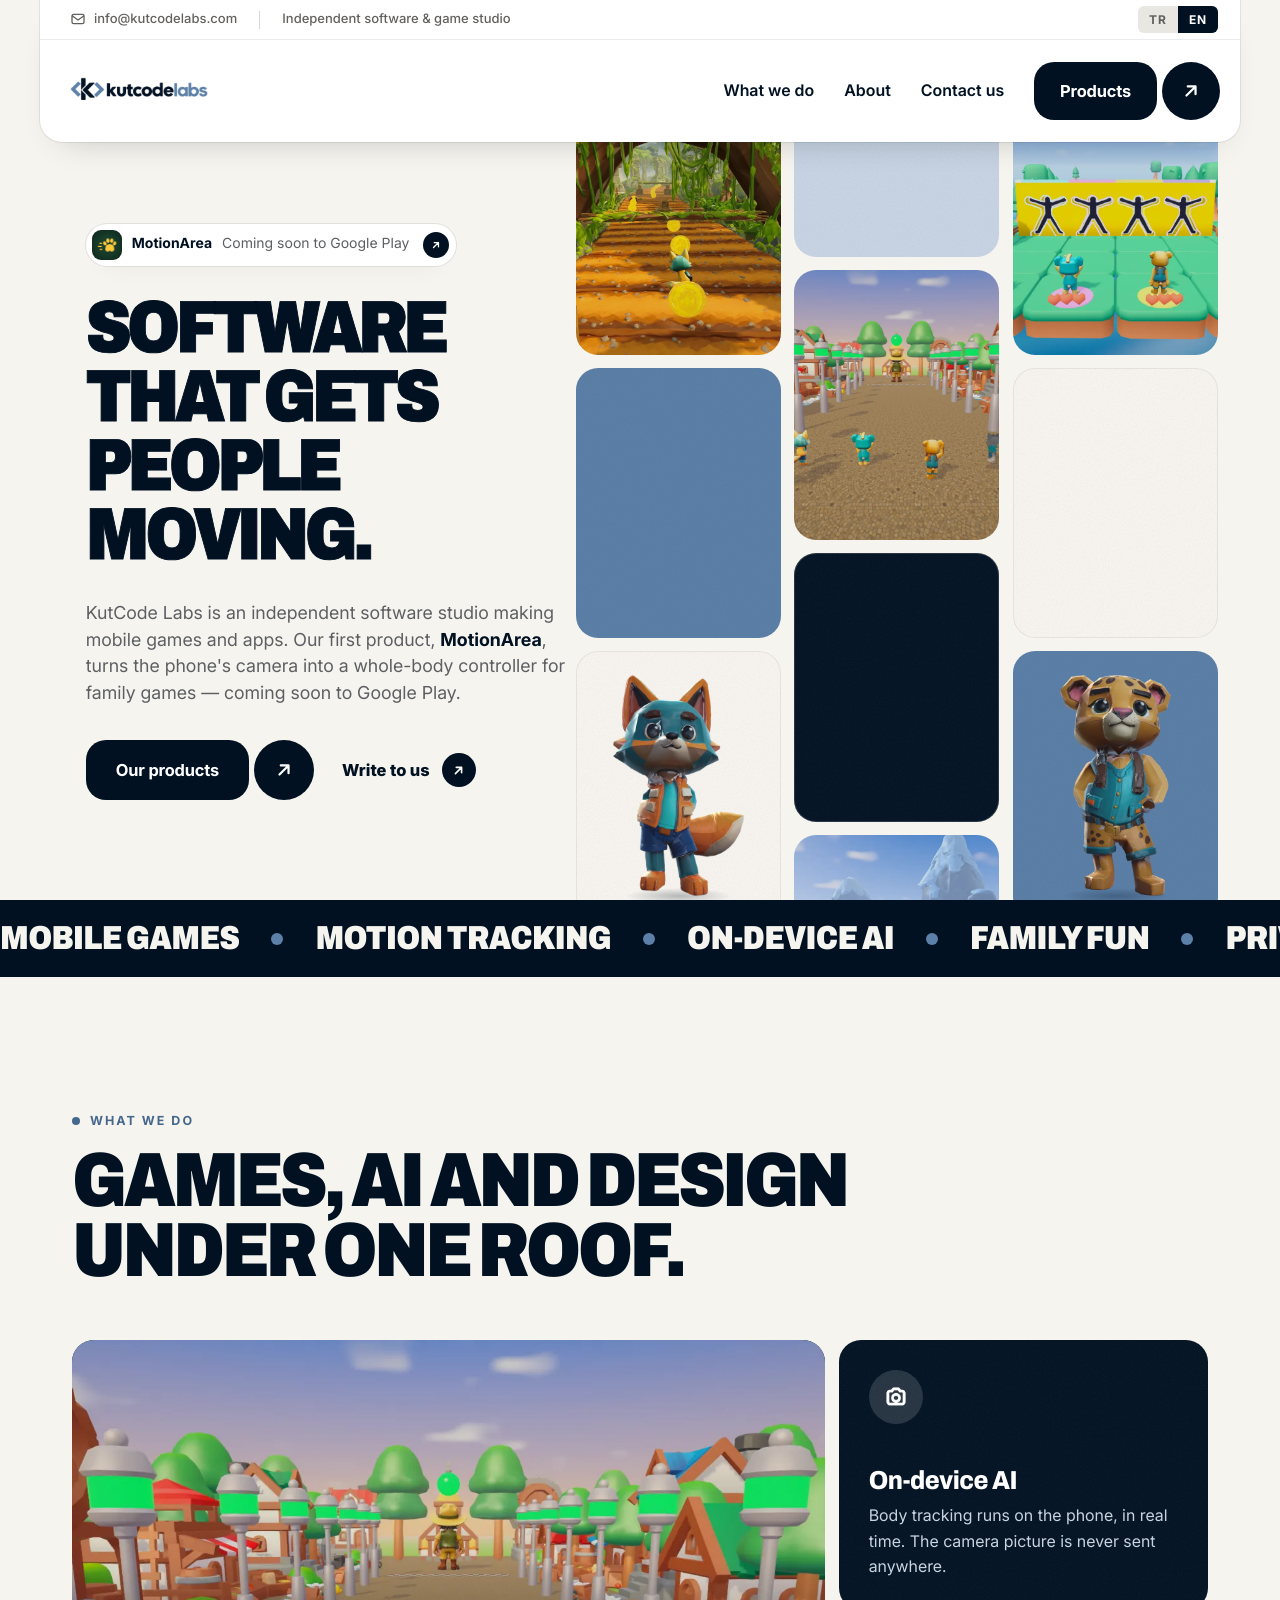
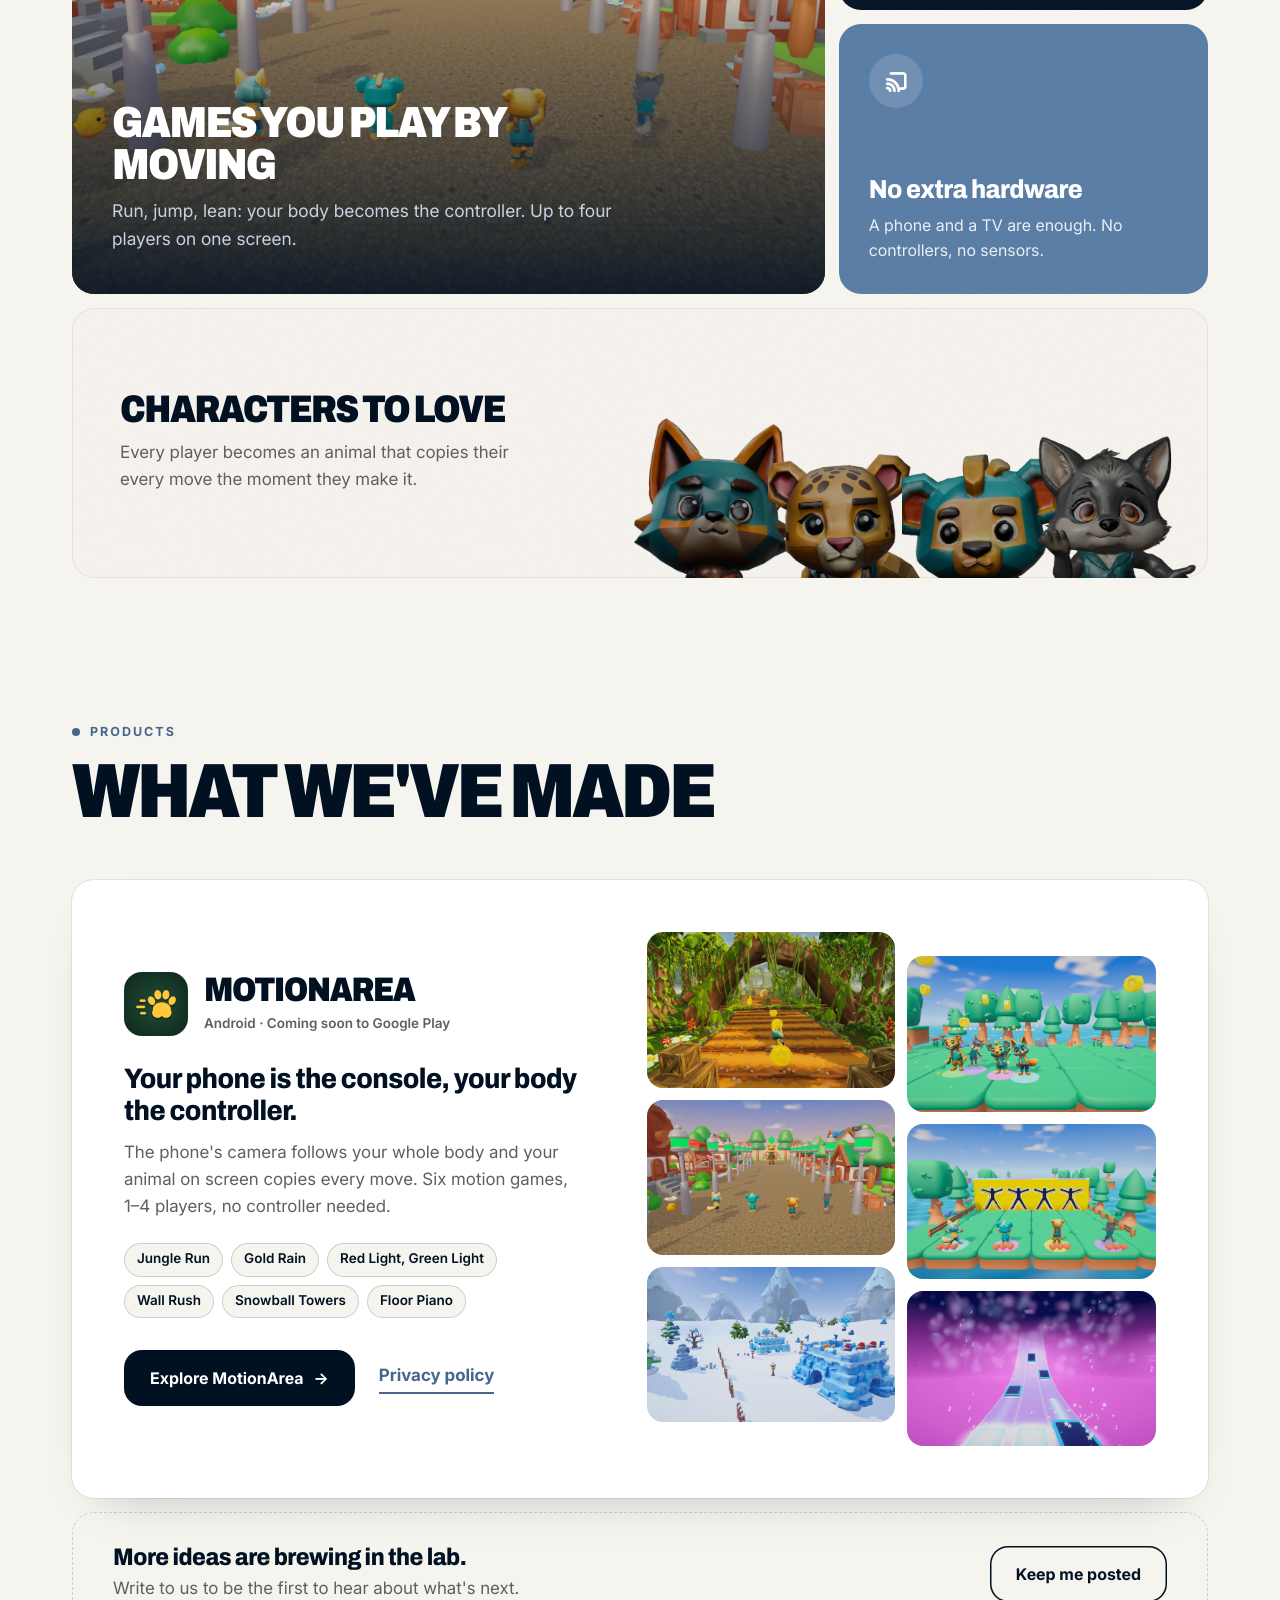
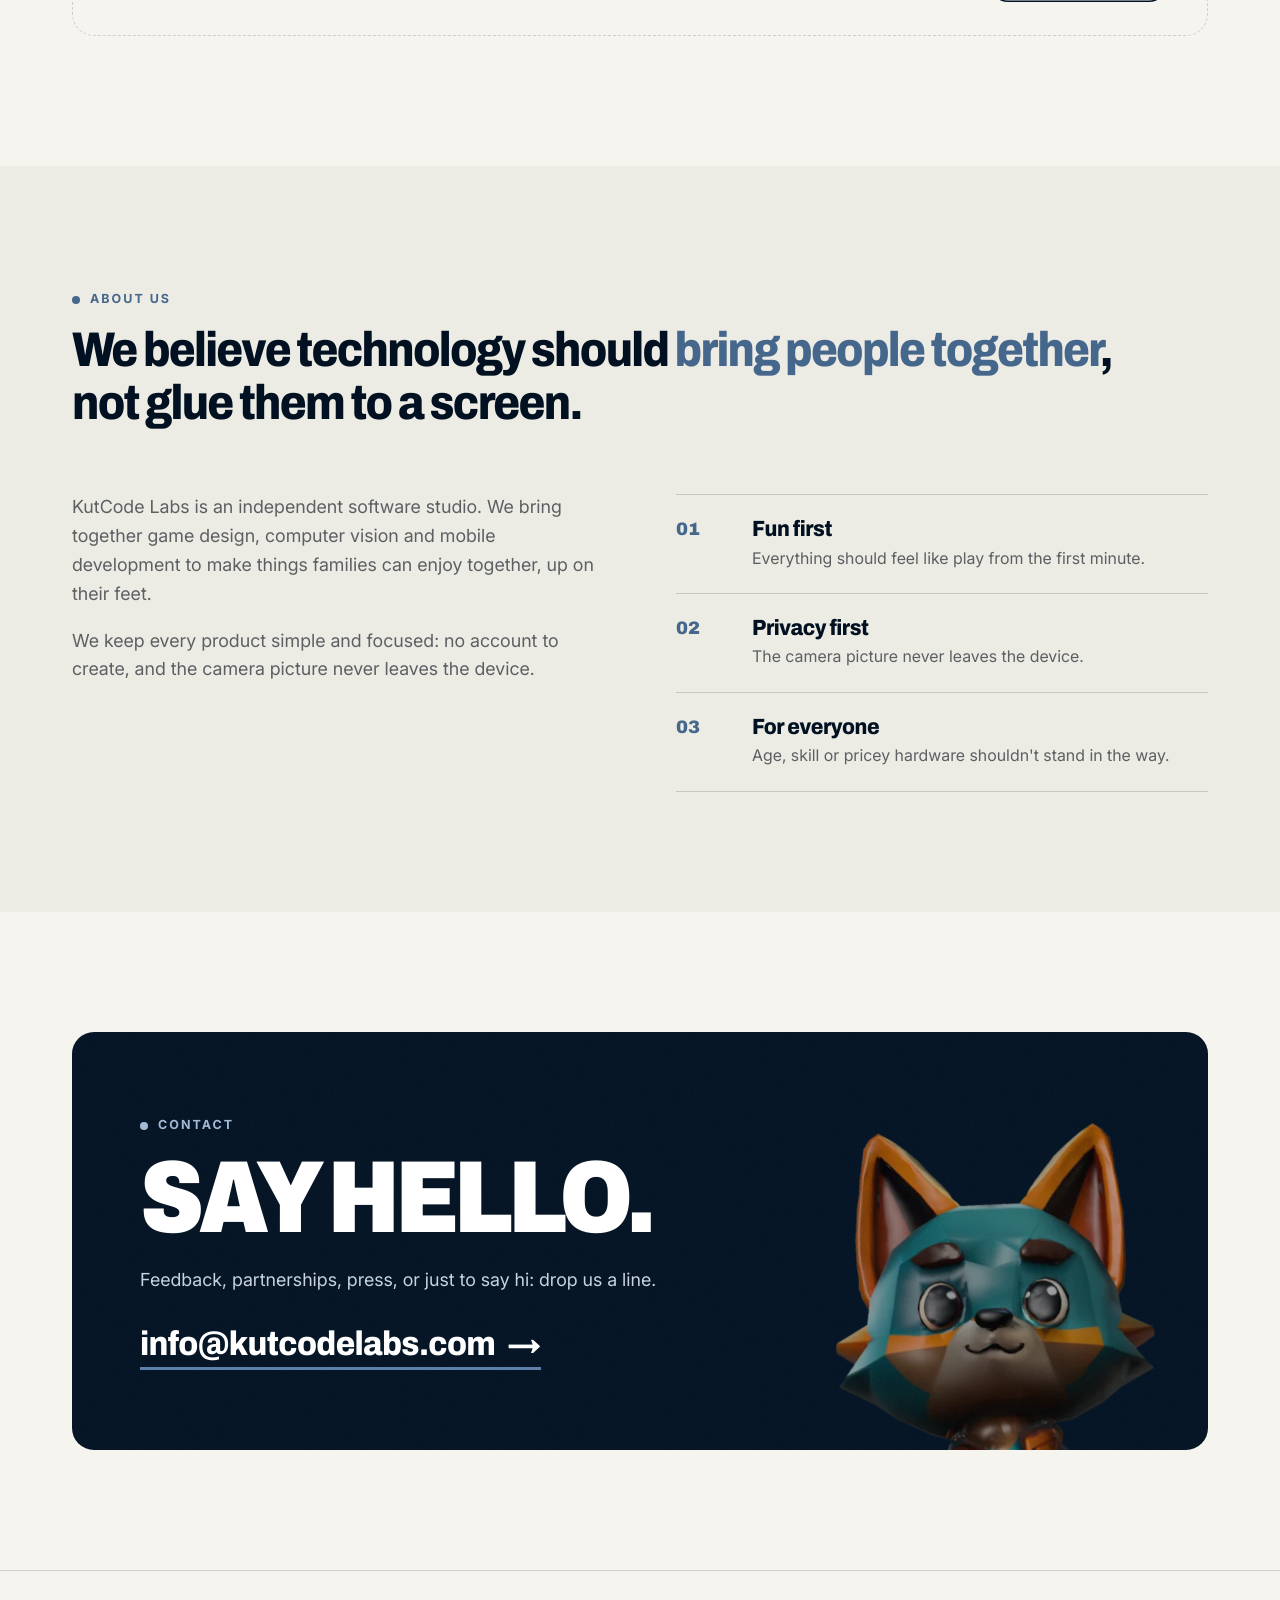
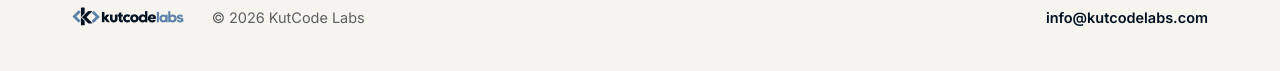
==== en/index.html @ 5a6ec260 "SEO and AI-answer set-up, English pages at /en/, ads in the privacy policy - Search and sharing: per" ====
<!doctype html>
<!-- Made by tools/seo.py from index.html: edit that page, not this one. -->
<html lang="en" data-lang="en" data-fixed-lang="en">
<head>
<meta charset="utf-8">
<meta name="viewport" content="width=device-width, initial-scale=1, viewport-fit=cover">
<!-- seo:start -->
<title>KutCode Labs — Mobile games and apps you play by moving</title>
<meta name="description" content="Independent studio making mobile games that read your body through the phone's camera. Our first, MotionArea: controller-free motion games for 1–4 players.">
<meta name="keywords" content="KutCode Labs, kutcodelabs, MotionArea, mobile game studio, independent game studio, motion games, camera games, games played with the phone camera, full-body motion game, body tracking, motion detection, on-device AI, family games, kids games, party games, controller-free games, Kinect alternative, phone game on TV, Android games, mobile app development">
<meta name="author" content="KutCode Labs">
<meta name="publisher" content="KutCode Labs">
<meta name="robots" content="index, follow, max-image-preview:large, max-snippet:-1, max-video-preview:-1">
<link rel="canonical" href="https://kutcodelabs.com/en/">
<link rel="alternate" hreflang="tr" href="https://kutcodelabs.com/">
<link rel="alternate" hreflang="en" href="https://kutcodelabs.com/en/">
<link rel="alternate" hreflang="x-default" href="https://kutcodelabs.com/">
<meta property="og:type" content="website">
<meta property="og:site_name" content="KutCode Labs">
<meta property="og:title" content="KutCode Labs — Mobile games and apps you play by moving">
<meta property="og:description" content="Independent studio making mobile games that read your body through the phone's camera. Our first, MotionArea: controller-free motion games for 1–4 players.">
<meta property="og:url" content="https://kutcodelabs.com/en/">
<meta property="og:image" content="https://kutcodelabs.com/img/og-kutcode.jpg?v=2">
<meta property="og:image:width" content="1200">
<meta property="og:image:height" content="630">
<meta property="og:image:alt" content="The KutCode Labs logo and MotionArea's animal characters">
<meta property="og:locale" content="en_US">
<meta property="og:locale:alternate" content="tr_TR">
<meta name="twitter:card" content="summary_large_image">
<meta name="twitter:title" content="KutCode Labs — Mobile games and apps you play by moving">
<meta name="twitter:description" content="Independent studio making mobile games that read your body through the phone's camera. Our first, MotionArea: controller-free motion games for 1–4 players.">
<meta name="twitter:image" content="https://kutcodelabs.com/img/og-kutcode.jpg?v=2">
<meta name="twitter:image:alt" content="The KutCode Labs logo and MotionArea's animal characters">
<meta name="theme-color" content="#f5f4ef">
<meta name="application-name" content="KutCode Labs">
<meta name="apple-mobile-web-app-title" content="KutCode Labs">
<link rel="manifest" href="/site.webmanifest">
<script type="application/ld+json">
{
 "@context": "https://schema.org",
 "@graph": [
  {
   "@type": "Organization",
   "@id": "https://kutcodelabs.com/#organization",
   "name": "KutCode Labs",
   "alternateName": "kutcodelabs",
   "url": "https://kutcodelabs.com/",
   "logo": {
    "@type": "ImageObject",
    "url": "https://kutcodelabs.com/img/logo.png",
    "width": 394,
    "height": 120
   },
   "image": "https://kutcodelabs.com/img/og-kutcode.jpg",
   "email": "info@kutcodelabs.com",
   "description": "KutCode Labs is an independent software studio making mobile games and apps people play by moving, using the phone's camera and on-device AI.",
   "founder": {
    "@type": "Person",
    "name": "Hilal Ulusoy"
   },
   "contactPoint": {
    "@type": "ContactPoint",
    "contactType": "customer support",
    "email": "info@kutcodelabs.com",
    "availableLanguage": [
     "Turkish",
     "English"
    ]
   },
   "knowsAbout": [
    "mobile game development",
    "motion games",
    "computer vision",
    "body tracking",
    "on-device machine learning",
    "family games",
    "Unity",
    "Android"
   ]
  },
  {
   "@type": "WebSite",
   "@id": "https://kutcodelabs.com/#website",
   "url": "https://kutcodelabs.com/",
   "name": "KutCode Labs",
   "inLanguage": [
    "tr",
    "en"
   ],
   "publisher": {
    "@id": "https://kutcodelabs.com/#organization"
   }
  },
  {
   "@type": "WebPage",
   "@id": "https://kutcodelabs.com/en/#webpage",
   "url": "https://kutcodelabs.com/en/",
   "name": "KutCode Labs — Mobile games and apps you play by moving",
   "description": "Independent studio making mobile games that read your body through the phone's camera. Our first, MotionArea: controller-free motion games for 1–4 players.",
   "inLanguage": "en",
   "isPartOf": {
    "@id": "https://kutcodelabs.com/#website"
   },
   "about": {
    "@id": "https://kutcodelabs.com/#organization"
   },
   "primaryImageOfPage": {
    "@type": "ImageObject",
    "url": "https://kutcodelabs.com/img/og-kutcode.jpg"
   },
   "dateModified": "2026-10-13"
  },
  {
   "@type": [
    "VideoGame",
    "MobileApplication"
   ],
   "@id": "https://kutcodelabs.com/motionarea/#app",
   "name": "MotionArea",
   "url": "https://kutcodelabs.com/en/motionarea/",
   "operatingSystem": "Android",
   "applicationCategory": "GameApplication",
   "publisher": {
    "@id": "https://kutcodelabs.com/#organization"
   }
  }
 ]
}
</script>
<!-- seo:end -->
<link rel="icon" type="image/png" href="/favicon.png?v=2">
<link rel="apple-touch-icon" href="/apple-touch-icon.png?v=2">
<link rel="preconnect" href="https://fonts.googleapis.com">
<link rel="preconnect" href="https://fonts.gstatic.com" crossorigin>
<link href="https://fonts.googleapis.com/css2?family=Archivo:wdth,wght@62..125,100..900&family=Inter:wght@400;500;600;700;800&display=swap" rel="stylesheet">
<link rel="stylesheet" href="/styles.css?v=15">
<script src="/lang.js?v=5" defer></script>
<script src="/site.js?v=2" defer></script>
</head>
<body class="home">

<header class="hdr" data-open="false">
  <div class="util">
    <a class="u-item" href="mailto:info@kutcodelabs.com"><svg viewBox="0 0 24 24" fill="none" stroke="currentColor" stroke-width="2" stroke-linecap="round" stroke-linejoin="round" aria-hidden="true"><rect x="3" y="5" width="18" height="14" rx="2.5"/><path d="M3.5 7.5l8.5 6 8.5-6"/></svg><span>info@kutcodelabs.com</span></a>
    <span class="u-rule" aria-hidden="true"></span>
    <span class="u-item"><span lang="tr">Bağımsız yazılım ve oyun stüdyosu</span><span lang="en">Independent software &amp; game studio</span></span>
    <div class="lang" role="group" aria-label="Language"><button type="button" data-set="tr">TR</button><button type="button" data-set="en">EN</button></div>
  </div>
  <div class="main-row">
    <a class="brand" href="/en/" aria-label="KutCode Labs"><img src="/img/logo.png?v=2" alt="kutcodelabs" width="394" height="120"></a>
    <nav class="nav" aria-label="Main navigation">
      <a href="/en/#what"><span lang="tr">Ne yapıyoruz</span><span lang="en">What we do</span></a>
      <a href="/en/#about"><span lang="tr">Hakkımızda</span><span lang="en">About</span></a>
      <a href="/en/#contact"><span lang="tr">İletişim</span><span lang="en">Contact us</span></a>
    </nav>
    <a class="cta-pair" href="/en/#products"><span class="pill"><span lang="tr">Ürünler</span><span lang="en">Products</span></span><span class="circ"><svg viewBox="0 0 24 24" fill="none" stroke="currentColor" stroke-width="2.4" stroke-linecap="round" stroke-linejoin="round" aria-hidden="true"><path d="M5 12h14M13 6l6 6-6 6"/></svg></span></a>
    <button class="menu-btn" type="button" aria-expanded="false" aria-controls="menu"><span class="burger" aria-hidden="true"><i></i><i></i></span><span lang="tr">Menü</span><span lang="en">Menu</span></button>
  </div>
  <div class="panel" id="menu">
    <a href="/en/#products"><span lang="tr">Ürünler</span><span lang="en">Products</span></a>
    <a href="/en/#what"><span lang="tr">Ne yapıyoruz</span><span lang="en">What we do</span></a>
    <a href="/en/#about"><span lang="tr">Hakkımızda</span><span lang="en">About</span></a>
    <a href="/en/#contact"><span lang="tr">İletişim</span><span lang="en">Contact</span></a>
    <a href="/en/motionarea/">MotionArea</a>
    <div class="panel-foot"><a href="mailto:info@kutcodelabs.com">info@kutcodelabs.com</a><div class="lang" role="group" aria-label="Language"><button type="button" data-set="tr">TR</button><button type="button" data-set="en">EN</button></div></div>
  </div>
</header>

<main>
  <!-- The headline on the left; the games, the animals and a few numbers scrolling past on the right. -->
  <section class="stage-hero">
    <div class="hero-copy">
      <a class="hero-chip" href="/en/motionarea/"><img src="/img/motionarea-icon.png" alt="" width="30" height="30"><b>MotionArea</b><span lang="tr">Yakında Google Play'de</span><span lang="en">Coming soon to Google Play</span><span class="dot-arrow"><svg viewBox="0 0 24 24" fill="none" stroke="currentColor" stroke-width="2.6" stroke-linecap="round" stroke-linejoin="round" aria-hidden="true"><path d="M5 12h14M13 6l6 6-6 6"/></svg></span></a>
      <h1>
        <span lang="tr"><span class="ln"><span>İnsanları</span></span><span class="ln"><span>harekete</span></span><span class="ln"><span>geçiren</span></span><span class="ln"><span>yazılımlar.</span></span></span>
        <span lang="en"><span class="ln"><span>Software</span></span><span class="ln"><span>that gets</span></span><span class="ln"><span>people</span></span><span class="ln"><span>moving.</span></span></span>
      </h1>
      <p>
        <span lang="tr">KutCode Labs, mobil oyunlar ve uygulamalar geliştiren bağımsız bir yazılım stüdyosu. İlk ürünümüz <strong>MotionArea</strong>, telefonun kamerasıyla bütün vücudu takip eden aile oyunları; yakında Google Play'de.</span>
        <span lang="en">KutCode Labs is an independent software studio making mobile games and apps. Our first product, <strong>MotionArea</strong>, turns the phone's camera into a whole-body controller for family games — coming soon to Google Play.</span>
      </p>
      <div class="acts">
        <a class="cta-pair" href="#products"><span class="pill"><span lang="tr">Ürünlerimiz</span><span lang="en">Our products</span></span><span class="circ"><svg viewBox="0 0 24 24" fill="none" stroke="currentColor" stroke-width="2.4" stroke-linecap="round" stroke-linejoin="round" aria-hidden="true"><path d="M5 12h14M13 6l6 6-6 6"/></svg></span></a>
        <a class="text-link" href="#contact"><span lang="tr">Bize yazın</span><span lang="en">Write to us</span><span class="circ"><svg viewBox="0 0 24 24" fill="none" stroke="currentColor" stroke-width="2.6" stroke-linecap="round" stroke-linejoin="round" aria-hidden="true"><path d="M5 12h14M13 6l6 6-6 6"/></svg></span></a>
      </div>
    </div>
    <div class="grid" aria-hidden="true">
      <div class="col x2">
        <div class="cell ph" style="--pic: url('/img/hero-gold-rain.webp'); --pos: 10% 50%"></div>
        <div class="cell dark"></div>
        <div class="cell sand pet full"><img src="/img/animals-full/lion-run.webp" alt="" width="516" height="640"></div>
        <div class="cell pale"></div>
        <div class="cell cream pet full"><img src="/img/animals-full/fox-run.webp" alt="" width="388" height="640"></div>
        <div class="cell steel"></div>
      </div>
      <div class="col x1">
        <div class="cell sand"></div>
        <div class="cell ph" style="--pic: url('/img/hero-snowball-towers.webp'); --pos: 85% 50%"></div>
        <div class="cell steel"></div>
        <div class="cell ph" style="--pic: url('/img/hero-jungle-run.webp'); --pos: 85% 50%"></div>
        <div class="cell cream"></div>
        <div class="cell pale pet full"><img src="/img/animals-full/lion-idle.webp" alt="" width="443" height="640"></div>
      </div>
      <div class="col c1">
        <div class="cell ph" style="--pic: url('/img/hero-jungle-run.webp'); --pos: 52% 50%"></div>
        <div class="cell steel"></div>
        <div class="cell cream pet full"><img src="/img/animals-full/fox-idle.webp" alt="" width="388" height="640"></div>
        <div class="cell sand"></div>
        <div class="cell ph" style="--pic: url('/img/hero-gold-rain.webp')"></div>
        <div class="cell pale"></div>
      </div>
      <div class="col c2">
        <div class="cell pale"></div>
        <div class="cell ph" style="--pic: url('/img/hero-red-light.webp')"></div>
        <div class="cell dark"></div>
        <div class="cell ph" style="--pic: url('/img/hero-snowball-towers.webp'); --pos: 40% 50%"></div>
        <div class="cell steel"></div>
        <div class="cell sand pet full"><img src="/img/animals-full/wolf-run.webp" alt="" width="365" height="640"></div>
      </div>
      <div class="col c3">
        <div class="cell ph" style="--pic: url('/img/hero-wall-rush.webp')"></div>
        <div class="cell cream"></div>
        <div class="cell steel pet full"><img src="/img/animals-full/leopard-idle.webp" alt="" width="329" height="640"></div>
        <div class="cell dark"></div>
        <div class="cell ph" style="--pic: url('/img/hero-floor-piano.webp')"></div>
        <div class="cell sand"></div>
      </div>
    </div>
  </section>

  <div class="marquee" aria-hidden="true">
    <div class="track" lang="tr"><span>MOBİL OYUNLAR</span><span>HAREKET ALGILAMA</span><span>CİHAZ ÜSTÜ YAPAY ZEKÂ</span><span>AİLE EĞLENCESİ</span><span>ÖNCE GİZLİLİK</span><span>MOBİL OYUNLAR</span><span>HAREKET ALGILAMA</span><span>CİHAZ ÜSTÜ YAPAY ZEKÂ</span><span>AİLE EĞLENCESİ</span><span>ÖNCE GİZLİLİK</span></div>
    <div class="track" lang="en"><span>MOBILE GAMES</span><span>MOTION TRACKING</span><span>ON-DEVICE AI</span><span>FAMILY FUN</span><span>PRIVACY FIRST</span><span>MOBILE GAMES</span><span>MOTION TRACKING</span><span>ON-DEVICE AI</span><span>FAMILY FUN</span><span>PRIVACY FIRST</span></div>
  </div>

  <!-- What we do, as tiles of different sizes. -->
  <section class="what">
    <div class="wrap" id="what">
      <div class="what-head" data-reveal>
        <div class="kicker"><span lang="tr">Ne yapıyoruz</span><span lang="en">What we do</span></div>
        <h2><span lang="tr">Oyun, yapay zekâ ve tasarım bir arada.</span><span lang="en">Games, AI and design under one roof.</span></h2>
      </div>
      <div class="bento">
        <article class="tile tile-play" data-reveal>
          <img src="/img/hero-red-light.webp" alt="MotionArea Kırmızı Işık, Yeşil Işık oyununda dört oyuncu hayvan karakterleriyle koşuyor" width="1920" height="864" loading="lazy">
          <div class="tile-text">
            <h3><span lang="tr">Hareketle oynanan oyunlar</span><span lang="en">Games you play by moving</span></h3>
            <p><span lang="tr">Koşmak, zıplamak, eğilmek: bedenin kumanda olur. Dört kişiye kadar, aynı ekranda.</span><span lang="en">Run, jump, lean: your body becomes the controller. Up to four players on one screen.</span></p>
          </div>
        </article>
        <article class="tile tile-ai" style="--icon: url('/img/icons/camera.png')" data-reveal>
          <span class="ic"></span>
          <div class="tile-text">
            <h3><span lang="tr">Cihaz üzerinde yapay zekâ</span><span lang="en">On-device AI</span></h3>
            <p><span lang="tr">Vücut takibi telefonda, gerçek zamanlı çalışır. Kamera görüntüsü hiçbir yere gönderilmez.</span><span lang="en">Body tracking runs on the phone, in real time. The camera picture is never sent anywhere.</span></p>
          </div>
        </article>
        <article class="tile tile-free" style="--icon: url('/img/icons/cast.png')" data-reveal>
          <span class="ic"></span>
          <div class="tile-text">
            <h3><span lang="tr">Ek donanım yok</span><span lang="en">No extra hardware</span></h3>
            <p><span lang="tr">Bir telefon ve bir TV yeter. Kumanda ya da sensör gerekmez.</span><span lang="en">A phone and a TV are enough. No controllers, no sensors.</span></p>
          </div>
        </article>
        <article class="tile tile-pets" data-reveal>
          <div class="tile-text">
            <h3><span lang="tr">Sevilecek karakterler</span><span lang="en">Characters to love</span></h3>
            <p><span lang="tr">Her oyuncu bir hayvana dönüşür; hayvan da onun her hareketini anında taklit eder.</span><span lang="en">Every player becomes an animal that copies their every move the moment they make it.</span></p>
          </div>
          <div class="pets-row">
            <img src="/img/animals/fox.webp" alt="" width="381" height="420" loading="lazy">
            <img src="/img/animals/leopard.webp" alt="" width="420" height="367" loading="lazy">
            <img src="/img/animals/lion.webp" alt="" width="420" height="367" loading="lazy">
            <img src="/img/animals/wolf.webp" alt="" width="420" height="416" loading="lazy">
          </div>
        </article>
      </div>
    </div>
  </section>

  <section id="products" class="products">
    <div class="wrap">
      <div class="what-head" data-reveal>
        <div class="kicker"><span lang="tr">Ürünler</span><span lang="en">Products</span></div>
        <h2><span lang="tr">Yaptıklarımız</span><span lang="en">What we've made</span></h2>
      </div>
      <article class="product" data-reveal>
        <div class="product-text">
          <div class="product-id">
            <img src="/img/motionarea-icon.png" alt="" width="64" height="64">
            <div>
              <h3>MotionArea</h3>
              <span class="status"><span lang="tr">Android · Yakında Google Play'de</span><span lang="en">Android · Coming soon to Google Play</span></span>
            </div>
          </div>
          <p class="product-line"><span lang="tr">Telefonun konsol, bedenin kumanda.</span><span lang="en">Your phone is the console, your body the controller.</span></p>
          <p><span lang="tr">Telefonun kamerası bütün vücudunu takip eder, ekrandaki hayvanın da her hareketini taklit eder. Altı hareket oyunu, 1–4 oyuncu, kumanda gerekmez.</span><span lang="en">The phone's camera follows your whole body and your animal on screen copies every move. Six motion games, 1–4 players, no controller needed.</span></p>
          <ul class="chips">
            <li>Jungle Run</li>
            <li><span lang="tr">Altın Yağmuru</span><span lang="en">Gold Rain</span></li>
            <li><span lang="tr">Kırmızı Işık, Yeşil Işık</span><span lang="en">Red Light, Green Light</span></li>
            <li><span lang="tr">Duvar Koşusu</span><span lang="en">Wall Rush</span></li>
            <li><span lang="tr">Kartopu Kuleleri</span><span lang="en">Snowball Towers</span></li>
            <li><span lang="tr">Yer Piyanosu</span><span lang="en">Floor Piano</span></li>
          </ul>
          <div class="cta">
            <a class="button" href="/en/motionarea/"><span lang="tr">MotionArea'yı keşfet</span><span lang="en">Explore MotionArea</span> <span class="arrow" aria-hidden="true">→</span></a>
            <a class="link" href="/motionarea/privacy/"><span lang="tr">Gizlilik politikası</span><span lang="en">Privacy policy</span></a>
          </div>
        </div>
        <a class="mosaic" href="/en/motionarea/" aria-label="MotionArea">
          <img src="/img/hero-jungle-run.webp" alt="MotionArea hareket oyunu: Jungle Run" width="1920" height="864" loading="lazy">
          <img src="/img/hero-gold-rain.webp" alt="MotionArea hareket oyunu: Altın Yağmuru" width="1920" height="864" loading="lazy">
          <img src="/img/hero-red-light.webp" alt="MotionArea hareket oyunu: Kırmızı Işık, Yeşil Işık" width="1920" height="864" loading="lazy">
          <img src="/img/hero-wall-rush.webp" alt="MotionArea hareket oyunu: Duvar Koşusu" width="1920" height="864" loading="lazy">
          <img src="/img/hero-snowball-towers.webp" alt="MotionArea hareket oyunu: Kartopu Kuleleri" width="1920" height="864" loading="lazy">
          <img src="/img/hero-floor-piano.webp" alt="MotionArea hareket oyunu: Yer Piyanosu" width="1920" height="864" loading="lazy">
        </a>
      </article>
      <div class="lab" data-reveal>
        <div>
          <h3><span lang="tr">Laboratuvarda yeni fikirler var.</span><span lang="en">More ideas are brewing in the lab.</span></h3>
          <p><span lang="tr">Yeni projelerimizden ilk siz haberdar olmak için bize yazın.</span><span lang="en">Write to us to be the first to hear about what's next.</span></p>
        </div>
        <a class="button ghost-dark" href="mailto:info@kutcodelabs.com"><span lang="tr">Haber verin</span><span lang="en">Keep me posted</span></a>
      </div>
    </div>
  </section>

  <section class="about">
    <div class="wrap" id="about">
      <div class="kicker" data-reveal><span lang="tr">Hakkımızda</span><span lang="en">About us</span></div>
      <p class="statement" data-reveal>
        <span lang="tr">Teknolojinin insanları ekrana bağlamak yerine <em>bir araya getirmesi</em> gerektiğine inanıyoruz.</span>
        <span lang="en">We believe technology should <em>bring people together</em>, not glue them to a screen.</span>
      </p>
      <div class="about-grid">
        <div class="about-text" data-reveal>
          <p><span lang="tr">KutCode Labs bağımsız bir yazılım stüdyosu. Oyun tasarımını, bilgisayarlı görüyü ve mobil geliştirmeyi bir araya getirerek ailelerin birlikte, kalkıp hareket ederek eğlenebileceği ürünler yapıyoruz.</span><span lang="en">KutCode Labs is an independent software studio. We bring together game design, computer vision and mobile development to make things families can enjoy together, up on their feet.</span></p>
          <p><span lang="tr">Her ürünü sade ve odaklı tutuyoruz: hesap açmak gerekmez, kamera görüntüsü hiçbir zaman cihazdan çıkmaz.</span><span lang="en">We keep every product simple and focused: no account to create, and the camera picture never leaves the device.</span></p>
        </div>
        <ol class="values" data-reveal>
          <li><b>01</b><div><h3><span lang="tr">Önce eğlence</span><span lang="en">Fun first</span></h3><p><span lang="tr">Her şey ilk dakikadan oyun gibi hissettirmeli.</span><span lang="en">Everything should feel like play from the first minute.</span></p></div></li>
          <li><b>02</b><div><h3><span lang="tr">Önce gizlilik</span><span lang="en">Privacy first</span></h3><p><span lang="tr">Kamera görüntüsü cihazdan hiç çıkmaz.</span><span lang="en">The camera picture never leaves the device.</span></p></div></li>
          <li><b>03</b><div><h3><span lang="tr">Herkes için</span><span lang="en">For everyone</span></h3><p><span lang="tr">Yaş, beceri ya da pahalı donanım engel olmamalı.</span><span lang="en">Age, skill or pricey hardware shouldn't stand in the way.</span></p></div></li>
        </ol>
      </div>
    </div>
  </section>

  <section class="contact">
    <div class="wrap" id="contact">
      <div class="contact-card" data-reveal>
        <img class="peek" src="/img/animals/fox.webp" alt="" width="381" height="420" loading="lazy">
        <div class="contact-text">
          <div class="kicker"><span lang="tr">İletişim</span><span lang="en">Contact</span></div>
          <h2><span lang="tr">Merhaba deyin.</span><span lang="en">Say hello.</span></h2>
          <p><span lang="tr">Görüş, iş birliği, basın ya da sadece merhaba demek için bize yazın.</span><span lang="en">Feedback, partnerships, press, or just to say hi: drop us a line.</span></p>
          <a class="mail" href="mailto:info@kutcodelabs.com">info@kutcodelabs.com <span aria-hidden="true">→</span></a>
        </div>
      </div>
    </div>
  </section>
</main>

<footer>
  <div class="wrap">
    <img class="foot-logo" src="/img/logo.png?v=2" alt="kutcodelabs" width="394" height="120">
    <span>© <span id="year">2026</span> KutCode Labs</span>
    <a class="spacer" href="mailto:info@kutcodelabs.com">info@kutcodelabs.com</a>
  </div>
</footer>

</body>
</html>
---- styles.css ----
/* KutCode Labs — kutcodelabs.com. One stylesheet for every page.
   Warm paper, navy ink and the logo's steel blue; a heavy narrow display face for headlines. */
:root {
  --paper: #f5f4ef;
  --paper-2: #ecebe4;
  --cream: #f9f6f1;
  --card: #ffffff;
  --ink: #011122;
  --ink-soft: #5d5f63;
  --navy: #011122;
  --navy-2: #0b2036;
  --steel: #5c80a8;
  --steel-deep: #46678c;
  --steel-light: #a3bad6;
  --steel-pale: #c9d6e6;
  --sand: #e4d9c4;
  --on-dark: #c9d3e0;
  --line: rgba(1, 17, 34, .08);
  --rule: rgba(1, 17, 34, .16);
  --r: 22px;
  --display: "Archivo", "Arial Black", Impact, system-ui, sans-serif;
  --sans: "Inter", system-ui, -apple-system, "Segoe UI", Roboto, Arial, sans-serif;
  --expo: cubic-bezier(.16, 1, .3, 1);
  --quart: cubic-bezier(.25, 1, .5, 1);
  --quint: cubic-bezier(.22, 1, .36, 1);
  --hdr-h: 142px;
  --max: 1200px;
  --grain: url("data:image/svg+xml,%3Csvg xmlns='http://www.w3.org/2000/svg' width='180' height='180'%3E%3Cfilter id='n'%3E%3CfeTurbulence type='fractalNoise' baseFrequency='.85' numOctaves='3' stitchTiles='stitch'/%3E%3CfeColorMatrix type='saturate' values='0'/%3E%3C/filter%3E%3Crect width='100%25' height='100%25' filter='url(%23n)'/%3E%3C/svg%3E");
}

* { box-sizing: border-box; }
html { scroll-behavior: smooth; scroll-padding-top: 112px; }
body {
  margin: 0; overflow-x: hidden;
  background: var(--paper); color: var(--ink);
  font: 17px/1.6 var(--sans);
  -webkit-font-smoothing: antialiased; text-rendering: geometricPrecision;
}
main { overflow-x: clip; }
img { max-width: 100%; display: block; }
a { color: inherit; }
:focus-visible { outline: 2px solid #3b82f6; outline-offset: 3px; }
h1, h2, h3 { font-family: var(--display); margin: 0; }
h1, h2 { font-weight: 900; font-stretch: 85%; text-transform: uppercase; letter-spacing: -.045em; line-height: .92; }
h3 { font-weight: 800; font-stretch: 92%; letter-spacing: -.02em; line-height: 1.1; }

/* Two languages on every page: only the chosen one shows. */
html[data-lang="tr"] [lang="en"]:not(html), html[data-lang="en"] [lang="tr"]:not(html) { display: none !important; }

.wrap { max-width: var(--max); margin: 0 auto; padding: 0 32px; }
.kicker {
  display: inline-flex; align-items: center; gap: 10px; margin-bottom: 18px;
  font: 700 12.5px var(--sans); letter-spacing: .16em; text-transform: uppercase; color: var(--steel-deep);
}
.kicker::before { content: ""; width: 8px; height: 8px; border-radius: 50%; background: currentColor; }

/* Things ease in as they scroll into view (only when the script runs). */
.js [data-reveal] { opacity: 0; transform: translateY(28px); transition: opacity .9s var(--quint), transform .9s var(--quint); }
.js [data-reveal].in { opacity: 1; transform: none; }

/* ── Buttons: a dark pill, often with a round arrow beside it ── */
.cta-pair { display: inline-flex; align-items: center; gap: 5px; text-decoration: none; color: #fff; }
.pill {
  display: inline-flex; align-items: center; height: 60px; padding: 0 30px; border-radius: 20px;
  background: var(--ink); color: #fff; font: 700 16.5px var(--sans); letter-spacing: -.01em; white-space: nowrap;
}
.circ { flex: none; display: grid; place-items: center; width: 60px; height: 60px; border-radius: 50%; background: var(--ink); color: #fff; transition: transform .45s var(--expo); }
.circ svg { width: 22px; height: 22px; transform: rotate(-45deg); }
.cta-pair:hover .circ, .text-link:hover .circ { transform: rotate(45deg); }
.text-link { display: inline-flex; align-items: center; gap: 12px; font-weight: 800; font-size: 16.5px; text-decoration: none; color: var(--ink); }
.text-link .circ { width: 34px; height: 34px; }
.text-link .circ svg { width: 15px; height: 15px; }
.button {
  display: inline-flex; align-items: center; gap: 10px; height: 56px; padding: 0 26px; border-radius: 18px;
  background: var(--ink); color: #fff; font: 700 16px var(--sans); text-decoration: none; white-space: nowrap;
  transition: background .2s, transform .2s;
}
.button:hover { background: var(--steel-deep); }
.button .arrow { transition: transform .25s; }
.button:hover .arrow { transform: translateX(4px); }
.button.ghost { background: transparent; color: #fff; box-shadow: inset 0 0 0 1.5px rgba(255, 255, 255, .45); }
.button.ghost:hover { background: rgba(255, 255, 255, .1); }
.button.ghost-dark { background: transparent; color: var(--ink); box-shadow: inset 0 0 0 1.5px var(--ink); }
.button.ghost-dark:hover { background: var(--ink); color: #fff; }
.link { font-weight: 700; color: var(--steel-deep); text-decoration: none; border-bottom: 2px solid currentColor; padding-bottom: 2px; }
.link:hover { color: var(--ink); }

/* ── Header: a white card hanging from the top edge ── */
.hdr {
  position: fixed; z-index: 30; top: 0; left: 40px; right: 40px;
  background: #fff; border-radius: 0 0 var(--r) var(--r);
  box-shadow: 0 0 0 1px var(--line), 0 16px 36px -24px rgba(15, 15, 14, .3);
}
.util {
  display: flex; align-items: center; gap: 22px; height: 40px; padding: 0 22px 0 30px; overflow: hidden;
  border-bottom: 1px solid var(--line); font-size: 13px; font-weight: 500; color: #62615d;
  transition: height .4s var(--quint), opacity .3s, border-color .3s;
}
.u-item { display: inline-flex; align-items: center; gap: 8px; text-decoration: none; white-space: nowrap; }
a.u-item:hover { color: var(--ink); }
.u-item svg { width: 16px; height: 16px; flex: none; }
.u-rule { width: 1px; height: 18px; background: var(--rule); }
.lang { display: flex; margin-left: auto; border-radius: 6px; overflow: hidden; background: #e8e7e2; }
.lang button {
  appearance: none; border: 0; background: transparent; color: #62615d; cursor: pointer;
  font: 700 12px var(--sans); letter-spacing: .08em; padding: 6px 11px;
}
html[data-lang="tr"] .lang [data-set="tr"], html[data-lang="en"] .lang [data-set="en"] { background: var(--ink); color: #fff; }
.main-row { display: flex; align-items: center; gap: 30px; height: 102px; padding: 0 20px 0 30px; transition: height .4s var(--quint); }
.brand { display: flex; align-items: center; text-decoration: none; }
.brand img { height: 42px; width: auto; }
.nav { display: flex; align-items: center; gap: 30px; margin-left: auto; font-weight: 600; font-size: 16px; }
.nav a { text-decoration: none; display: inline-flex; align-items: center; gap: 10px; transition: color .2s; }
.nav a:hover { color: var(--steel-deep); }
.nav .dot-arrow { display: grid; place-items: center; width: 24px; height: 24px; border-radius: 50%; background: var(--ink); color: #fff; }
.nav .dot-arrow svg { width: 12px; height: 12px; transform: rotate(-45deg); }
.nav-sep { width: 1px; height: 22px; background: var(--rule); }
.hdr .cta-pair .pill { height: 58px; padding: 0 26px; }
.hdr .cta-pair .circ { width: 58px; height: 58px; }
.menu-btn {
  display: none; appearance: none; border: 0; background: transparent; cursor: pointer; margin-left: auto;
  align-items: center; gap: 10px; font: 700 15px var(--sans); color: var(--ink); padding: 8px 4px;
}
.burger { display: grid; gap: 5px; }
.burger i { display: block; width: 22px; height: 2px; border-radius: 2px; background: currentColor; transition: transform .3s var(--expo); }
.hdr[data-open="true"] .burger i:first-child { transform: translateY(3.5px) rotate(45deg); }
.hdr[data-open="true"] .burger i:last-child { transform: translateY(-3.5px) rotate(-45deg); }
.panel { display: none; }
/* Once the page moves, the strip folds away. */
.hdr.scrolled .util { height: 0; opacity: 0; border-color: transparent; }
.hdr.scrolled .main-row { height: 84px; }

/* ══ Home: headline on the left, a mosaic of the games scrolling forever on the right ══ */
.stage-hero {
  --u: min(1vw, 1.6vh);
  --col: calc(var(--u) * 16.04); --gap: calc(var(--u) * 1.016); --pitch: calc(var(--col) * 1.3758);
  position: relative; height: 100vh; height: 100svh; min-height: 620px; overflow: hidden;
}
.hero-copy {
  position: absolute; z-index: 2; left: calc(var(--u) * 6.7); top: var(--hdr-h); bottom: 0;
  width: calc(var(--u) * 37.5); display: flex; flex-direction: column; justify-content: center; padding-bottom: 2vh;
}
/* Our product, a small tag above the headline. */
.hero-chip {
  align-self: flex-start; display: inline-flex; align-items: center; gap: 10px; margin-bottom: max(16px, calc(var(--u) * 2.2));
  padding: 6px 7px 6px 6px; border-radius: 999px; background: #fff; text-decoration: none; font-size: 14px; color: var(--ink-soft);
  box-shadow: 0 0 0 1px var(--line), 0 12px 26px -20px rgba(15, 15, 14, .45); animation: rise .8s .2s var(--quint) both;
}
.hero-chip img { width: 30px; height: 30px; border-radius: 9px; }
.hero-chip b { color: var(--ink); font-weight: 700; }
.hero-chip .dot-arrow { display: grid; place-items: center; width: 26px; height: 26px; margin-left: 4px; border-radius: 50%; background: var(--ink); color: #fff; transition: transform .45s var(--expo); }
.hero-chip .dot-arrow svg { width: 12px; height: 12px; transform: rotate(-45deg); }
.hero-chip:hover .dot-arrow { transform: rotate(45deg); }
.hero-copy h1 { font-size: calc(var(--u) * 5.75); line-height: .94; letter-spacing: -.06em; -webkit-text-stroke: .012em currentColor; margin-bottom: calc(var(--u) * 2.4); }
.ln { display: block; overflow: hidden; padding: 0 .04em .03em 0; margin-bottom: -.03em; }
.ln > span { display: block; }
.hero-copy p { margin: 0 0 calc(var(--u) * 2.6); font-size: max(16px, calc(var(--u) * 1.4)); line-height: 1.48; color: var(--ink-soft); max-width: 30em; }
.hero-copy p strong { color: var(--ink); font-weight: 700; }
.acts { display: flex; flex-wrap: wrap; align-items: center; gap: 16px 28px; }
.grid {
  position: absolute; z-index: 1; top: 0; bottom: 0; right: calc(var(--u) * 4.84);
  width: calc(var(--col) * 3 + var(--gap) * 2);
}
.col { position: absolute; top: 0; width: var(--col); will-change: transform; }
.js .col { animation: colDown 17.52s linear infinite; }
.js .c2, .js .x1 { animation-name: colUp; }
.c1 { left: 0; top: calc(var(--pitch) * .304); }
.c2 { left: calc(var(--col) + var(--gap)); top: calc(var(--pitch) * -.041); }
.c3 { left: calc((var(--col) + var(--gap)) * 2); top: calc(var(--pitch) * .306); }
.x1 { display: none; left: calc((var(--col) + var(--gap)) * -1); top: calc(var(--pitch) * -.2); }
.x2 { display: none; left: calc((var(--col) + var(--gap)) * -2); top: calc(var(--pitch) * .18); }
@keyframes colDown { from { transform: translate3d(0, 0, 0); } to { transform: translate3d(0, -50%, 0); } }
@keyframes colUp { from { transform: translate3d(0, -50%, 0); } to { transform: translate3d(0, 0, 0); } }
.cell { position: relative; height: calc(var(--pitch) - var(--gap)); margin-bottom: var(--gap); border-radius: var(--r); overflow: hidden; }
.ph { background: var(--navy) var(--pic) var(--pos, 50% 50%) / cover no-repeat; }
.steel { background: var(--steel); }
.pale { background: var(--steel-pale); }
.sand { background: var(--sand); }
.cream { background: var(--cream); box-shadow: inset 0 0 0 1px #e9e6df; }
.dark { background: var(--navy); box-shadow: inset 0 0 0 1px rgba(255, 255, 255, .14); }
.steel::after, .pale::after, .sand::after, .cream::after, .dark::after {
  content: ""; position: absolute; inset: 0; pointer-events: none; background-image: var(--grain); opacity: .13; mix-blend-mode: multiply;
}
.dark::after { opacity: .05; mix-blend-mode: screen; }
.pet img { position: absolute; z-index: 1; left: 5%; width: 90%; height: auto; bottom: -6%; }
/* A whole animal standing in its tile, a soft shadow under its feet. */
.pet.full img { left: 7%; width: 86%; height: 84%; bottom: 8%; object-fit: contain; object-position: 50% 100%; }
.pet.full::before {
  content: ""; position: absolute; z-index: 1; left: 24%; right: 24%; bottom: 6%; height: 6%; border-radius: 50%;
  background: radial-gradient(closest-side, rgba(1, 17, 34, .26), rgba(1, 17, 34, 0));
}
@media (min-aspect-ratio: 187/100) { .x1 { display: block; } }
@media (min-aspect-ratio: 214/100) { .x2 { display: block; } }

/* Entrance, once: the header drops in, the headline rises line by line, the mosaic settles. */
.home .hdr { animation: hdrIn .95s var(--expo) both; }
.home .util > * { animation: fade .6s var(--quart) both; }
.home .util > :nth-child(1) { animation-delay: .34s; }
.home .util > :nth-child(2) { animation-delay: .4s; }
.home .util > :nth-child(3) { animation-delay: .46s; }
.home .util > :nth-child(4) { animation-delay: .52s; }
.home .main-row > * { animation: drop .7s var(--quart) both; animation-delay: .42s; }
.home .main-row > .nav { animation-delay: .5s; }
.home .main-row > .cta-pair { animation-delay: .58s; }
.hero-copy .ln > span { animation: lineUp 1s var(--expo) both; animation-delay: .3s; }
.hero-copy .ln:nth-child(2) > span { animation-delay: .385s; }
.hero-copy .ln:nth-child(3) > span { animation-delay: .47s; }
.hero-copy .ln:nth-child(4) > span { animation-delay: .555s; }
.hero-copy p { animation: rise .9s .7s var(--quint) both; }
.acts > * { animation: rise .8s .82s var(--quint) both; }
.acts > :nth-child(2) { animation-delay: .9s; }
.grid { animation: gridIn 2.1s .15s var(--quint) both; }
@keyframes hdrIn { from { transform: translateY(calc(-100% - 48px)); } to { transform: none; } }
@keyframes fade { from { opacity: 0; } to { opacity: 1; } }
@keyframes drop { from { opacity: 0; transform: translateY(-10px); } to { opacity: 1; transform: none; } }
@keyframes lineUp { from { transform: translateY(110%); } to { transform: none; } }
@keyframes rise { from { opacity: 0; transform: translateY(14px); } to { opacity: 1; transform: none; } }
@keyframes gridIn { from { opacity: 0; transform: translateY(14%); } to { opacity: 1; transform: none; } }

/* ── Band of what we do, running sideways ── */
.marquee { position: relative; z-index: 3; overflow: hidden; background: var(--ink); color: var(--paper); padding: 22px 0; }
.track { display: flex; width: max-content; animation: band 34s linear infinite; }
.track span { display: inline-flex; align-items: center; font: 900 clamp(22px, 2.6vw, 38px)/1 var(--display); font-stretch: 85%; letter-spacing: -.02em; white-space: nowrap; }
.track span::after { content: ""; width: 12px; height: 12px; margin: 0 32px; border-radius: 50%; background: var(--steel); }
@keyframes band { to { transform: translateX(-50%); } }

/* ── What we do ── */
.what { padding: 130px 0 120px; }
.what-head { max-width: 900px; margin-bottom: 52px; }
.what-head h2 { font-size: clamp(42px, 6vw, 92px); }
.bento { display: grid; grid-template-columns: repeat(3, 1fr); grid-template-rows: 270px 270px auto; gap: 14px; }
.tile { position: relative; overflow: hidden; border-radius: var(--r); padding: 30px; display: flex; flex-direction: column; justify-content: flex-end; }
.tile h3 { font-size: 26px; margin-bottom: 8px; }
.tile p { margin: 0; font-size: 16px; }
.tile-play { grid-column: span 2; grid-row: span 2; color: #fff; background: var(--navy); padding: 40px; }
.tile-play img { position: absolute; inset: 0; width: 100%; height: 100%; object-fit: cover; transition: transform 1.4s var(--quint); }
.tile-play:hover img { transform: scale(1.05); }
.tile-play::after { content: ""; position: absolute; inset: 0; background: linear-gradient(0deg, rgba(1, 17, 34, .88), rgba(1, 17, 34, 0) 60%); }
.tile-play .tile-text { position: relative; z-index: 1; max-width: 560px; }
.tile-play h3 { font-size: clamp(30px, 3.4vw, 50px); font-weight: 900; font-stretch: 85%; text-transform: uppercase; letter-spacing: -.04em; line-height: .95; margin-bottom: 12px; }
.tile-play p { color: var(--on-dark); font-size: 17.5px; }
.tile-ai { background: var(--navy); color: #fff; }
.tile-ai::after, .tile-free::after, .tile-pets::after {
  content: ""; position: absolute; inset: 0; pointer-events: none; background-image: var(--grain); opacity: .13; mix-blend-mode: multiply;
}
.tile-ai::after { opacity: .05; mix-blend-mode: screen; }
.tile-ai p { color: var(--on-dark); }
.tile-free { background: var(--steel); color: #fff; }
.tile-free p { color: rgba(255, 255, 255, .88); }
.tile-ai > *, .tile-free > *, .tile-pets > * { position: relative; z-index: 1; }
.ic { width: 54px; height: 54px; border-radius: 50%; background: rgba(255, 255, 255, .14); display: grid; place-items: center; margin-bottom: auto; }
.ic::before { content: ""; width: 26px; height: 26px; background: #fff; -webkit-mask: var(--icon) center / contain no-repeat; mask: var(--icon) center / contain no-repeat; }
.tile-pets {
  grid-column: span 3; background: var(--cream); box-shadow: inset 0 0 0 1px #e9e6df;
  flex-direction: row; align-items: center; justify-content: space-between; gap: 30px; padding: 44px 24px 0 48px; min-height: 270px;
}
.tile-pets .tile-text { flex: 0 1 400px; padding-bottom: 44px; }
.tile-pets h3 { font-size: clamp(30px, 3vw, 46px); font-weight: 900; font-stretch: 85%; text-transform: uppercase; letter-spacing: -.04em; line-height: .95; margin-bottom: 12px; }
.tile-pets p { color: var(--ink-soft); font-size: 17px; }
.pets-row { display: flex; align-items: flex-end; align-self: flex-end; justify-content: flex-end; min-width: 0; }
.pets-row img { width: min(12.5vw, 180px); min-width: 0; height: auto; margin: 0 -1vw -16px; transform-origin: 50% 100%; transition: transform .35s var(--quint); }
.pets-row img:hover { transform: scale(1.08) rotate(-3deg); }

/* ── Products ── */
.products { padding: 20px 0 130px; }
.product {
  display: grid; grid-template-columns: 1fr 1.1fr; gap: 60px; align-items: center;
  background: var(--card); border-radius: var(--r); padding: 52px; box-shadow: 0 0 0 1px var(--line), 0 24px 50px -36px rgba(15, 15, 14, .35);
}
.product-id { display: flex; align-items: center; gap: 16px; margin-bottom: 26px; }
.product-id img { width: 64px; height: 64px; border-radius: 18px; }
.product-id h3 { font-size: 34px; font-weight: 900; font-stretch: 85%; text-transform: uppercase; letter-spacing: -.04em; }
.status { font-size: 13.5px; font-weight: 600; color: var(--ink-soft); }
.product-line { font: 800 clamp(22px, 2.2vw, 30px)/1.15 var(--display); font-stretch: 92%; letter-spacing: -.02em; margin: 0 0 12px; }
.product-text > p:not(.product-line) { color: var(--ink-soft); margin: 0 0 22px; }
.chips { list-style: none; padding: 0; margin: 0 0 32px; display: flex; flex-wrap: wrap; gap: 8px; }
.chips li { font-size: 13.5px; font-weight: 600; padding: 6px 13px; border-radius: 999px; background: var(--paper); box-shadow: inset 0 0 0 1px var(--rule); }
.product .cta { display: flex; flex-wrap: wrap; align-items: center; gap: 24px; }
.mosaic { display: grid; grid-template-columns: repeat(2, 1fr); gap: 12px; padding-bottom: 24px; }
.mosaic img { width: 100%; height: auto; aspect-ratio: 16 / 10; object-fit: cover; border-radius: 16px; transition: transform .45s var(--quint); }
.mosaic img:nth-child(even) { transform: translateY(24px); }
.mosaic:hover img { transform: translateY(-4px); }
.mosaic:hover img:nth-child(even) { transform: translateY(18px); }
.lab {
  margin-top: 14px; display: flex; align-items: center; justify-content: space-between; gap: 24px;
  padding: 32px 40px; border: 1.5px dashed var(--rule); border-radius: var(--r);
}
.lab h3 { font-size: 24px; margin-bottom: 4px; }
.lab p { margin: 0; color: var(--ink-soft); }

/* ── About ── */
.about { padding: 120px 0; background: var(--paper-2); }
.statement { font: 800 clamp(30px, 3.8vw, 58px)/1.08 var(--display); font-stretch: 88%; letter-spacing: -.035em; max-width: 1080px; margin: 0 0 64px; }
.statement em { font-style: normal; color: var(--steel-deep); }
.about-grid { display: grid; grid-template-columns: 1fr 1fr; gap: 72px; }
.about-text p { font-size: 18px; color: var(--ink-soft); margin: 0 0 18px; }
.values { list-style: none; margin: 0; padding: 0; }
.values li { display: grid; grid-template-columns: 64px 1fr; gap: 12px; padding: 22px 0; border-top: 1px solid var(--rule); }
.values li:last-child { border-bottom: 1px solid var(--rule); }
.values b { font: 900 18px var(--display); color: var(--steel-deep); padding-top: 2px; }
.values h3 { font-size: 22px; margin-bottom: 4px; }
.values p { margin: 0; color: var(--ink-soft); font-size: 16px; }

/* ── Contact ── */
.contact { padding: 120px 0; }
.contact-card { position: relative; overflow: hidden; border-radius: var(--r); padding: 80px 68px; color: #fff; background: var(--navy); }
.contact-card::after { content: ""; position: absolute; inset: 0; pointer-events: none; background-image: var(--grain); opacity: .05; mix-blend-mode: screen; }
.contact-text { position: relative; z-index: 1; max-width: 620px; }
.contact .kicker { color: var(--steel-light); }
.contact h2 { font-size: clamp(50px, 8vw, 128px); margin-bottom: 22px; }
.contact p { color: var(--on-dark); font-size: 18px; margin: 0 0 30px; max-width: 520px; }
.mail {
  display: inline-flex; align-items: center; gap: 12px; color: #fff; text-decoration: none;
  font: 800 clamp(22px, 2.8vw, 34px) var(--display); font-stretch: 92%; letter-spacing: -.02em;
  border-bottom: 3px solid var(--steel); padding-bottom: 4px; transition: gap .2s;
}
.mail:hover { gap: 20px; }
.peek { position: absolute; right: 5%; bottom: -24px; width: min(30%, 320px); height: auto; transform: rotate(-6deg); }
.contact-card.in .peek { animation: peek 1.1s .35s cubic-bezier(.2, .8, .3, 1.15) both; }
@keyframes peek { from { transform: translateY(75%) rotate(-6deg); } to { transform: rotate(-6deg); } }

/* ── Footer ── */
footer { border-top: 1px solid var(--rule); padding: 30px 0 36px; font-size: 14.5px; color: var(--ink-soft); }
footer .wrap { display: flex; flex-wrap: wrap; gap: 14px 28px; align-items: center; }
footer .foot-logo { height: 34px; width: auto; }
footer a { color: var(--ink); text-decoration: none; font-weight: 600; }
footer a:hover { color: var(--steel-deep); }
footer .spacer { margin-left: auto; }

/* ══ MotionArea page ══ */
.hero {
  position: relative; color: #fff; overflow: hidden; background: var(--navy);
  min-height: 100vh; min-height: 100svh; display: flex; flex-direction: column; padding-top: var(--hdr-h);
}
.hero > .wrap { width: 100%; }
.slides { position: absolute; inset: 0; }
.slide { position: absolute; inset: 0; background: center / cover no-repeat; opacity: 0; transform: scale(1.03); transition: opacity 1s ease; }
.slide.on { opacity: 1; animation: drift 5s linear forwards; }
@keyframes drift { from { transform: scale(1.03); } to { transform: scale(1.12); } }
.hero::before {
  content: ""; position: absolute; inset: 0; z-index: 1;
  background: linear-gradient(90deg, rgba(1, 17, 34, .94) 0%, rgba(1, 17, 34, .72) 45%, rgba(1, 17, 34, .1) 85%),
              linear-gradient(0deg, rgba(1, 17, 34, .9) 0%, rgba(1, 17, 34, 0) 38%);
}
.hero-body { position: relative; z-index: 2; flex: 1; display: flex; flex-direction: column; justify-content: center; padding-top: 40px; padding-bottom: 40px; }
.hero-body > * { animation: rise 1s var(--quint) both; }
.hero-body > :nth-child(2) { animation-delay: .1s; }
.hero-body > :nth-child(3) { animation-delay: .2s; }
.hero-body > :nth-child(4) { animation-delay: .3s; }
.badge {
  align-self: flex-start; display: inline-flex; align-items: center; gap: 12px;
  padding: 6px 18px 6px 6px; border-radius: 999px; font-size: 14.5px; color: #fff;
  background: rgba(255, 255, 255, .1); border: 1px solid rgba(255, 255, 255, .18);
  backdrop-filter: blur(8px); -webkit-backdrop-filter: blur(8px);
}
.badge img { width: 34px; height: 34px; border-radius: 10px; }
.badge strong { font-weight: 700; }
.badge span span { color: var(--on-dark); }
.hero h1 { font-size: clamp(44px, 7vw, 108px); letter-spacing: -.055em; margin: 26px 0 22px; max-width: 1000px; }
.hero h1 em { font-style: normal; color: var(--steel-light); }
.hero .lead { font-size: clamp(17px, 1.6vw, 20px); max-width: 580px; margin: 0 0 34px; color: var(--on-dark); }
.cta { display: flex; flex-wrap: wrap; gap: 14px; align-items: center; }
.hero .button { background: #fff; color: var(--ink); }
.hero .button:hover { background: var(--steel-pale); }
.hero .button.ghost { background: transparent; color: #fff; }
.pick { position: relative; z-index: 2; display: grid; grid-template-columns: repeat(6, 1fr); gap: 12px; padding-bottom: 40px; }
.pick button {
  appearance: none; border: 0; padding: 0; margin: 0; cursor: pointer; position: relative; overflow: hidden;
  border-radius: 14px; background: var(--navy-2); color: #fff; text-align: left; opacity: .62;
  box-shadow: 0 0 0 2px transparent; transition: opacity .25s, transform .25s, box-shadow .25s;
}
.pick button:hover { opacity: .95; transform: translateY(-3px); }
.pick button.on { opacity: 1; box-shadow: 0 0 0 2px #fff; }
.pick img { width: 100%; height: auto; aspect-ratio: 16 / 10; object-fit: cover; }
.pick button::after { content: ""; position: absolute; inset: 0; background: linear-gradient(0deg, rgba(1, 17, 34, .85), rgba(1, 17, 34, 0) 65%); }
.pick button > span { position: absolute; z-index: 1; left: 12px; right: 8px; bottom: 10px; font: 600 13.5px/1.2 var(--sans); }
.pick i { position: absolute; z-index: 2; left: 0; bottom: 0; height: 3px; width: 100%; background: var(--steel-light); transform-origin: left; transform: scaleX(0); }
.pick button.on i { animation: fill var(--every, 3500ms) linear forwards; }
@keyframes fill { to { transform: scaleX(1); } }

.games { padding: 130px 0 70px; }
.games-head h2 { font-size: clamp(44px, 6.6vw, 100px); }
.swipe { display: none; }
.show { display: grid; grid-template-columns: 1.3fr 1fr; gap: 72px; margin-top: 56px; }
.stage {
  position: sticky; top: 120px; height: min(64vh, 580px); border-radius: var(--r); overflow: hidden; background: var(--navy);
  --accent: #6f9e7f; box-shadow: 0 40px 90px -40px var(--accent); transition: box-shadow .6s;
}
.stage img { position: absolute; inset: 0; width: 100%; height: 100%; object-fit: cover; opacity: 0; transform: scale(1.08); transition: opacity .6s ease, transform 1.4s var(--quint); }
.stage img.on { opacity: 1; transform: none; }
.stage::after { content: ""; position: absolute; inset: 0; background: linear-gradient(0deg, rgba(1, 17, 34, .7), rgba(1, 17, 34, 0) 45%); }
.stage-num { position: absolute; z-index: 1; left: 26px; bottom: 4px; font: 900 130px/1 var(--display); font-stretch: 80%; letter-spacing: -.05em; color: #fff; }
.list { padding: 0 0 22vh; }
.g { min-height: 58vh; display: flex; flex-direction: column; justify-content: center; opacity: .25; transition: opacity .45s; }
.g.on { opacity: 1; }
.g-img { display: none; }
.g-top { display: flex; align-items: center; gap: 14px; margin-bottom: 16px; }
.num { font: 900 16px var(--display); color: var(--accent); letter-spacing: .02em; }
.tag { font-size: 12px; font-weight: 700; letter-spacing: .1em; text-transform: uppercase; padding: 4px 11px; border-radius: 999px; box-shadow: inset 0 0 0 1px var(--rule); }
.g h3 { font-size: clamp(32px, 3.6vw, 52px); font-weight: 900; font-stretch: 85%; text-transform: uppercase; letter-spacing: -.04em; line-height: .95; margin-bottom: 14px; }
.g p { font-size: 18px; color: var(--ink-soft); max-width: 460px; margin: 0 0 22px; }
.moves { list-style: none; padding: 0; margin: 0; display: flex; flex-wrap: wrap; gap: 8px; }
.moves li { font-weight: 600; font-size: 14px; padding: 7px 15px; border-radius: 999px; border: 1.5px solid var(--accent); }

.animals { position: relative; background: var(--paper-2); padding: 120px 0 110px; overflow: hidden; }
.animals .wrap { position: relative; }
.animals-head { text-align: center; max-width: 760px; margin: 0 auto; }
.animals-head h2 { font-size: clamp(42px, 6vw, 92px); margin-bottom: 18px; }
.animals-head p { margin: 0; color: var(--ink-soft); font-size: 18px; }
.zoo { display: grid; grid-template-columns: repeat(4, 1fr); gap: 16px; padding-top: 120px; }
.pet { margin: 0; text-align: center; }
.js .pet[data-reveal] { transition-delay: calc(var(--d) * .3); }
.pet-card { position: relative; padding-top: 64%; border-radius: var(--r); background: var(--tint); clip-path: inset(-160px 0 0 0 round var(--r)); }
.pet-card img {
  position: absolute; left: 2%; width: 96%; height: auto; bottom: -16px;
  transform-origin: 50% 100%; animation: sway 3.4s ease-in-out infinite; animation-delay: var(--d); transition: scale .3s var(--quint);
}
.pet:hover .pet-card img { scale: 1.06; }
@keyframes sway { 0%, 100% { transform: rotate(-2.5deg); } 50% { transform: rotate(2.5deg); } }
.pet figcaption { margin-top: 16px; font: 800 20px var(--display); font-stretch: 92%; }
.numbers { display: grid; grid-template-columns: repeat(4, 1fr); margin-top: 80px; border-top: 1px solid var(--rule); }
.numbers div { padding: 30px 10px 0; text-align: center; }
.numbers b { display: block; font: 900 clamp(48px, 6vw, 84px)/1 var(--display); font-stretch: 80%; color: var(--steel-deep); letter-spacing: -.04em; margin-bottom: 6px; }
.numbers span { font-weight: 600; color: var(--ink-soft); }

.how { position: relative; background: var(--navy); color: #fff; padding: 130px 0; overflow: hidden; }
.how::before {
  content: ""; position: absolute; inset: 0; pointer-events: none;
  background-image: radial-gradient(rgba(255, 255, 255, .08) 1px, transparent 1.2px); background-size: 26px 26px;
  -webkit-mask-image: linear-gradient(180deg, #000, transparent 85%); mask-image: linear-gradient(180deg, #000, transparent 85%);
}
.how .wrap { position: relative; z-index: 1; }
.how .kicker { color: var(--steel-light); }
.how-head h2 { font-size: clamp(42px, 6vw, 92px); margin-bottom: 16px; }
.how-head p { margin: 0; color: var(--on-dark); font-size: 18px; }
.steps { list-style: none; padding: 0; margin: 80px 0 0; display: grid; grid-template-columns: repeat(4, 1fr); gap: 36px; position: relative; }
.js .steps[data-reveal] { opacity: 1; transform: none; }
.steps::before {
  content: ""; position: absolute; left: 36px; right: 0; top: 35px; height: 2px;
  background: linear-gradient(90deg, var(--steel), rgba(92, 128, 168, .14));
  transform-origin: left; transform: scaleX(0); transition: transform 1.6s var(--quint) .2s;
}
.steps.in::before, html:not(.js) .steps::before { transform: none; }
.steps li { position: relative; }
.js .steps li { opacity: 0; transform: translateY(24px); transition: opacity .8s var(--quint), transform .8s var(--quint); }
.js .steps.in li { opacity: 1; transform: none; }
.js .steps.in li:nth-child(2) { transition-delay: .18s; }
.js .steps.in li:nth-child(3) { transition-delay: .36s; }
.js .steps.in li:nth-child(4) { transition-delay: .54s; }
.dot { position: relative; z-index: 1; display: grid; place-items: center; width: 72px; height: 72px; border-radius: 50%; background: var(--steel); box-shadow: 0 0 0 8px var(--navy); }
.dot::before { content: ""; width: 34px; height: 34px; background: #fff; -webkit-mask: var(--icon) center / contain no-repeat; mask: var(--icon) center / contain no-repeat; }
.step-num { display: block; margin: 28px 0 6px; font: 900 16px var(--display); color: var(--steel-light); letter-spacing: .04em; }
.steps h3 { font-size: 24px; margin-bottom: 8px; }
.steps p { margin: 0; color: var(--on-dark); font-size: 16px; }

.privacy { padding: 130px 0 0; }
.privacy .wrap { display: grid; grid-template-columns: 1.1fr 1fr; gap: 72px; align-items: center; }
.privacy h2 { font-size: clamp(40px, 5vw, 76px); margin-bottom: 22px; }
.privacy p { font-size: 18px; color: var(--ink-soft); max-width: 520px; margin: 0 0 26px; }
.checks { list-style: none; margin: 0; padding: 24px; display: grid; gap: 10px; background: var(--navy); color: #fff; border-radius: var(--r); }
.checks li { display: flex; align-items: center; gap: 14px; padding: 15px 18px; border-radius: 14px; background: rgba(255, 255, 255, .06); font-weight: 600; font-size: 17px; }
.checks li::before {
  content: ""; flex: 0 0 30px; height: 30px; border-radius: 50%;
  background: var(--steel) url("data:image/svg+xml,%3Csvg xmlns='http://www.w3.org/2000/svg' viewBox='0 0 24 24' fill='none' stroke='white' stroke-width='3' stroke-linecap='round' stroke-linejoin='round'%3E%3Cpath d='M5 12.5l4.5 4.5L19 7.5'/%3E%3C/svg%3E") center / 16px no-repeat;
}

/* FAQ: a question per line; tapping one opens its answer. */
.faq { padding: 130px 0 0; }
.faq h2 { font-size: clamp(40px, 5vw, 76px); margin-bottom: 40px; }
.faq-list { max-width: 960px; border-top: 1px solid var(--rule); }
.faq details { border-bottom: 1px solid var(--rule); }
.faq summary {
  list-style: none; cursor: pointer; display: flex; align-items: center; justify-content: space-between; gap: 20px; padding: 22px 0;
  font: 800 clamp(19px, 1.8vw, 25px)/1.25 var(--display); font-stretch: 92%; letter-spacing: -.02em;
}
.faq summary::-webkit-details-marker { display: none; }
.faq summary::after {
  content: "+"; flex: none; display: grid; place-items: center; width: 36px; height: 36px; border-radius: 50%;
  background: var(--ink); color: #fff; font: 500 22px/1 var(--sans); transition: transform .35s var(--expo);
}
.faq details[open] summary::after { transform: rotate(45deg); }
.faq summary:hover { color: var(--steel-deep); }
.faq details p { margin: 0 0 24px; max-width: 780px; color: var(--ink-soft); font-size: 17px; }

/* ── Policy pages ── */
.doc { max-width: 780px; margin: 0 auto; padding: calc(var(--hdr-h) + 56px) 24px 90px; }
.doc h1 { font-size: clamp(36px, 5vw, 56px); margin-bottom: 14px; }
.doc > .brand { margin-bottom: 40px; }
.doc > .brand img { height: 44px; width: auto; }
.doc .meta { color: var(--ink-soft); margin: 0 0 30px; font-size: 15.5px; }
.doc h2 { font-size: 26px; margin: 38px 0 10px; letter-spacing: -.02em; text-transform: none; font-weight: 800; font-stretch: 92%; line-height: 1.15; }
.doc p, .doc li { color: #2b2d31; }
.doc .summary { background: var(--card); border-radius: 16px; padding: 20px 24px; box-shadow: inset 4px 0 0 var(--steel), 0 0 0 1px var(--line); }
.doc a { color: var(--steel-deep); font-weight: 600; }
.doc-404 { padding-top: 64px; }

/* ── Smaller screens ── */
@media (max-width: 1180px) {
  .util { padding-left: 24px; }
  .nav { gap: 22px; font-size: 15px; }
}
/* Below this the header folds into a menu. */
@media (max-width: 1000px) {
  :root { --hdr-h: 76px; }
  html { scroll-padding-top: 88px; }
  .hdr { left: 12px; right: 12px; border-radius: 0 0 18px 18px; }
  .util, .nav, .main-row > .cta-pair { display: none; }
  .main-row { height: 64px; padding: 0 14px 0 18px; }
  .hdr.scrolled .main-row { height: 64px; }
  .brand img { height: 34px; }
  .menu-btn { display: inline-flex; }
  .panel {
    display: grid; overflow: hidden; max-height: 0; padding: 0 18px; visibility: hidden;
    transition: max-height .5s var(--quint), padding .5s var(--quint), visibility 0s .5s;
  }
  .hdr[data-open="true"] .panel { max-height: 80vh; padding: 6px 18px 20px; visibility: visible; transition-delay: 0s; }
  .panel > a { padding: 13px 0; border-top: 1px solid var(--line); text-decoration: none; font: 900 28px/1.05 var(--display); font-stretch: 85%; text-transform: uppercase; letter-spacing: -.03em; opacity: 0; transform: translateY(8px); transition: opacity .4s, transform .4s var(--quint); }
  .hdr[data-open="true"] .panel > a { opacity: 1; transform: none; }
  .hdr[data-open="true"] .panel > a:nth-child(2) { transition-delay: .04s; }
  .hdr[data-open="true"] .panel > a:nth-child(3) { transition-delay: .08s; }
  .hdr[data-open="true"] .panel > a:nth-child(4) { transition-delay: .12s; }
  .hdr[data-open="true"] .panel > a:nth-child(5) { transition-delay: .16s; }
  .panel-foot { display: flex; align-items: center; gap: 16px; padding-top: 16px; border-top: 1px solid var(--line); font-size: 14px; color: #62615d; }
  .panel-foot a { text-decoration: none; }
  .show { display: block; margin-top: 34px; }
  .stage { display: none; }
  .swipe { display: inline-block; margin-top: 18px; font-weight: 600; font-size: 15px; color: var(--ink-soft); }
  .list { display: flex; gap: 14px; overflow-x: auto; scroll-snap-type: x mandatory; scroll-padding: 0 32px; margin: 0 -32px; padding: 6px 32px 30px; scrollbar-width: none; }
  .list::-webkit-scrollbar { display: none; }
  .g { flex: 0 0 min(78%, 400px); min-height: 0; opacity: 1; justify-content: flex-start; scroll-snap-align: start; background: var(--card); border-radius: var(--r); overflow: hidden; box-shadow: 0 0 0 1px var(--line); }
  .g-img { display: block; width: 100%; height: auto; aspect-ratio: 16 / 10; object-fit: cover; }
  .g-text { padding: 20px 20px 24px; border-top: 4px solid var(--accent); }
  .g h3 { font-size: 30px; margin-bottom: 8px; }
  .g p { font-size: 15.5px; margin-bottom: 16px; }
  .moves li { font-size: 13px; padding: 5px 12px; }
  .zoo { grid-template-columns: repeat(2, 1fr); row-gap: 120px; }
  .steps { grid-template-columns: repeat(2, 1fr); row-gap: 54px; }
  .steps::before { display: none; }
  .privacy .wrap { grid-template-columns: 1fr; gap: 44px; }
  .bento { grid-template-columns: 1fr 1fr; grid-template-rows: none; }
  .tile-play { grid-column: span 2; grid-row: auto; min-height: 400px; }
  .tile-ai, .tile-free { min-height: 260px; }
  .tile-pets { grid-column: span 2; }
  .product { grid-template-columns: 1fr; padding: 36px; gap: 40px; }
  .about-grid { grid-template-columns: 1fr; gap: 36px; }
  .contact-text { max-width: 60%; }
}
/* Home hero, portrait and narrow screens: the headline on top, the mosaic filling the rest of the screen. */
@media not all and (min-aspect-ratio: 21/20) and (min-width: 860px) {
  .stage-hero {
    --tm: clamp(16px, 4.3vw, 40px);
    --gap: clamp(8px, 2vw, 13px); --col: calc((100vw - var(--tm) * 2 - var(--gap) * 2) / 3); --pitch: calc(var(--col) * 1.3758);
    --r: clamp(14px, 3.6vw, 22px);
    height: auto; min-height: 100vh; min-height: 100svh; display: flex; flex-direction: column;
    padding-top: calc(var(--hdr-h) + clamp(20px, 5vw, 44px));
  }
  .hero-copy { position: relative; left: auto; top: auto; bottom: auto; width: auto; padding: 0 var(--tm); display: block; }
  .hero-copy h1 { font-size: clamp(46px, 13.2vw, 96px); margin-bottom: 18px; }
  .hero-copy p { font-size: 16.5px; margin-bottom: 24px; }
  .grid { position: relative; right: auto; top: auto; bottom: auto; flex: 1; min-height: max(300px, 44svh); margin: 30px var(--tm) 0; width: auto; overflow: hidden; border-radius: var(--r) var(--r) 0 0; }
  .c1 { top: calc(var(--pitch) * -.32); }
  .c2 { top: calc(var(--pitch) * -.7); }
  .c3 { top: calc(var(--pitch) * -.12); }
  .x1, .x2 { display: none !important; }
}
/* Phones on their side: headline left, mosaic right, all on one screen. */
@media (min-aspect-ratio: 3/2) and (max-height: 560px) and (min-width: 560px) {
  .stage-hero { --u: min(1vw, 1.6vh); --col: calc(var(--u) * 14); --gap: calc(var(--u) * 1); --pitch: calc(var(--col) * 1.3758); display: block; height: 100svh; min-height: 0; padding-top: 0; }
  .hero-copy { position: absolute; left: 24px; top: var(--hdr-h); bottom: 0; width: 46vw; padding: 0; display: flex; }
  .hero-copy h1 { font-size: min(9vh, 4.6vw); margin-bottom: 12px; }
  .hero-copy p { font-size: 13.5px; margin-bottom: 14px; }
  .acts .pill { height: 46px; padding: 0 20px; font-size: 14.5px; }
  .acts .circ { width: 46px; height: 46px; }
  .grid { position: absolute; right: 24px; top: 0; bottom: 0; margin: 0; flex: none; min-height: 0; width: calc(var(--col) * 3 + var(--gap) * 2); border-radius: 0; overflow: visible; }
  .c1 { top: calc(var(--pitch) * .2); }
  .c2 { top: calc(var(--pitch) * -.1); }
  .c3 { top: calc(var(--pitch) * .3); }
}
@media (max-width: 680px) {
  body { font-size: 16px; }
  .wrap { padding: 0 18px; }
  .acts { gap: 14px 22px; }
  .pill { height: 54px; padding: 0 24px; font-size: 15.5px; }
  .circ { width: 54px; height: 54px; }
  .hero::before { background: linear-gradient(0deg, rgba(1, 17, 34, .96) 8%, rgba(1, 17, 34, .72) 55%, rgba(1, 17, 34, .55)); }
  .hero h1 { margin: 22px 0 18px; }
  .badge { font-size: 13px; }
  .pick { gap: 6px; padding-bottom: 26px; }
  .pick button { border-radius: 10px; }
  .pick img { aspect-ratio: 1; }
  .pick button > span { display: none; }
  .marquee { padding: 16px 0; }
  .what, .games, .animals, .how { padding: 88px 0; }
  .products { padding: 0 0 88px; }
  .about, .contact { padding: 88px 0; }
  .privacy { padding-top: 88px; }
  .faq { padding-top: 88px; }
  .faq h2 { margin-bottom: 28px; }
  .games { padding-bottom: 40px; }
  .list { margin: 0 -18px; padding: 6px 18px 26px; scroll-padding: 0 18px; }
  .g { flex-basis: 84%; }
  .what-head { margin-bottom: 34px; }
  .bento { grid-template-columns: 1fr; gap: 12px; }
  .tile-play, .tile-pets { grid-column: auto; }
  .tile-play { min-height: 360px; padding: 26px; }
  .tile-ai, .tile-free { min-height: 230px; padding: 26px; }
  .tile-pets { flex-direction: column; align-items: stretch; padding: 30px 24px 0; gap: 18px; }
  .tile-pets .tile-text { flex: none; padding-bottom: 0; }
  .pets-row { width: 100%; justify-content: center; }
  .pets-row img { width: 28%; margin: 0 -3% -10px; }
  .product { padding: 24px; }
  .mosaic { gap: 8px; }
  .mosaic img:nth-child(even) { transform: translateY(14px); }
  .lab { flex-direction: column; align-items: flex-start; padding: 26px 22px; }
  .statement { margin-bottom: 40px; }
  .values li { grid-template-columns: 48px 1fr; }
  .zoo { gap: 12px; row-gap: 90px; padding-top: 90px; }
  .pet-card { clip-path: inset(-120px 0 0 0 round 18px); border-radius: 18px; }
  .pet figcaption { font-size: 17px; margin-top: 12px; }
  .numbers { grid-template-columns: repeat(2, 1fr); margin-top: 60px; }
  .numbers div { padding-top: 24px; }
  .steps { grid-template-columns: 1fr; row-gap: 40px; margin-top: 56px; }
  .steps::before { display: block; left: 31px; top: 30px; bottom: 30px; right: auto; width: 2px; height: auto; transform-origin: top; transform: scaleY(0); background: linear-gradient(180deg, var(--steel), rgba(92, 128, 168, .14)); }
  .steps.in::before { transform: none; }
  .steps li { padding-left: 88px; }
  .dot { position: absolute; left: 0; top: 0; width: 62px; height: 62px; }
  .dot::before { width: 28px; height: 28px; }
  .step-num { margin-top: 2px; }
  .checks { padding: 16px; }
  .checks li { font-size: 16px; padding: 13px 14px; }
  .contact-card { padding: 50px 24px 230px; }
  .contact-text { max-width: none; }
  .peek { width: 210px; right: 50%; margin-right: -105px; bottom: -20px; }
  footer .spacer { margin-left: 0; }
}
@media (prefers-reduced-motion: reduce) {
  *, *::before, *::after { animation: none !important; transition-duration: .01s !important; }
  .js [data-reveal], .js .steps li { opacity: 1; transform: none; }
  .steps::before { transform: none; }
}
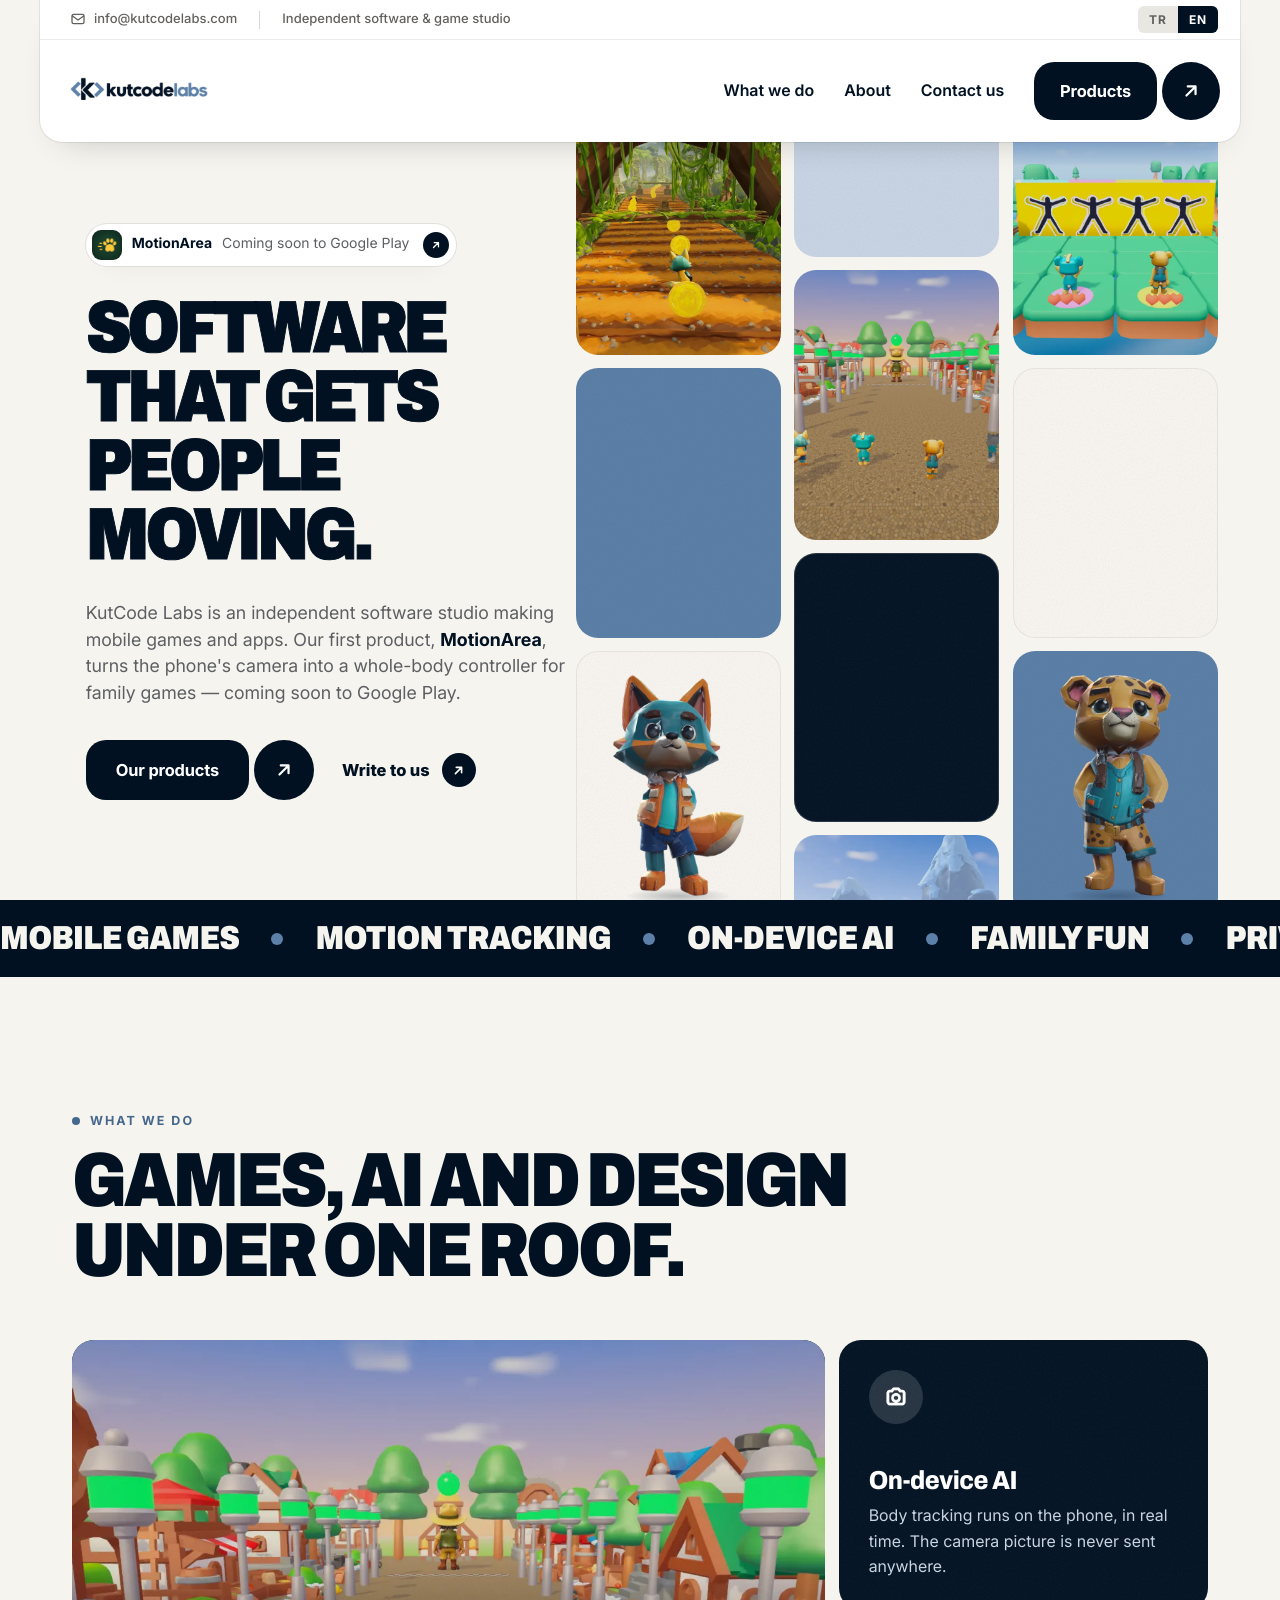
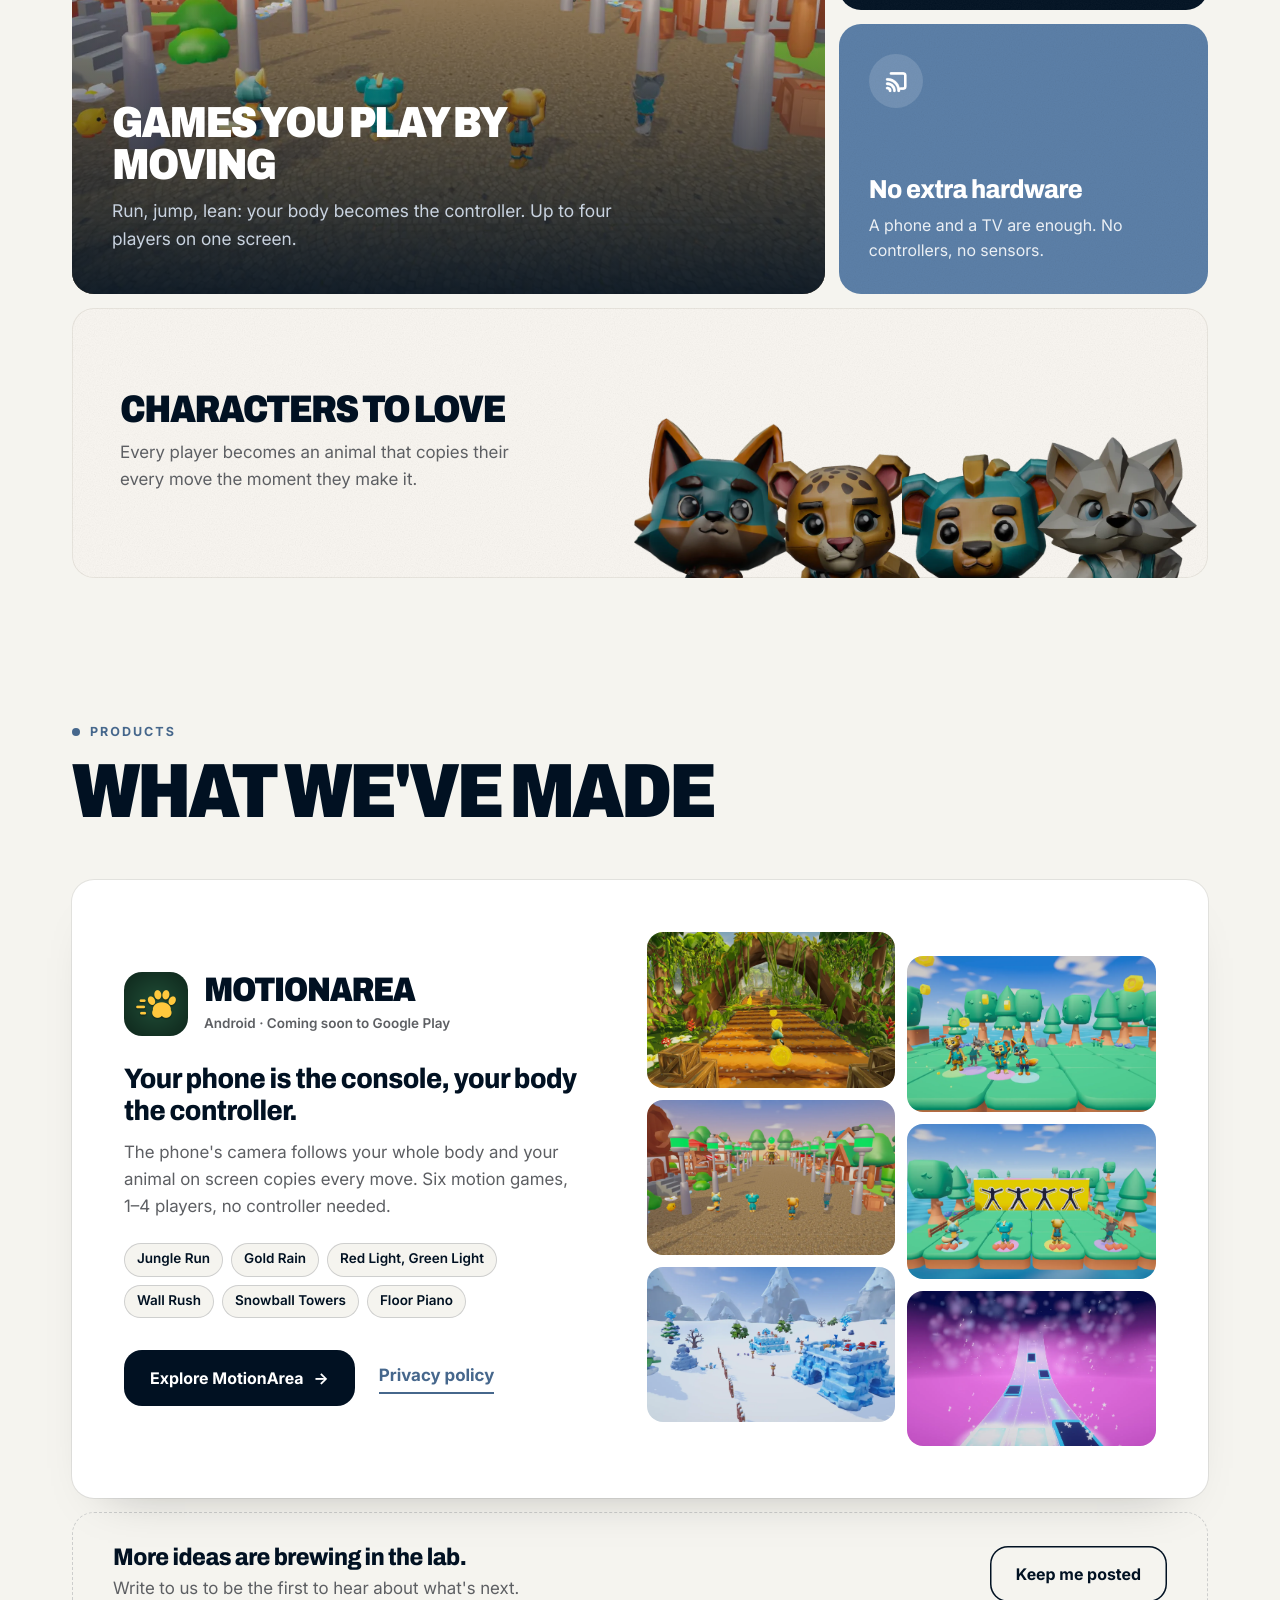
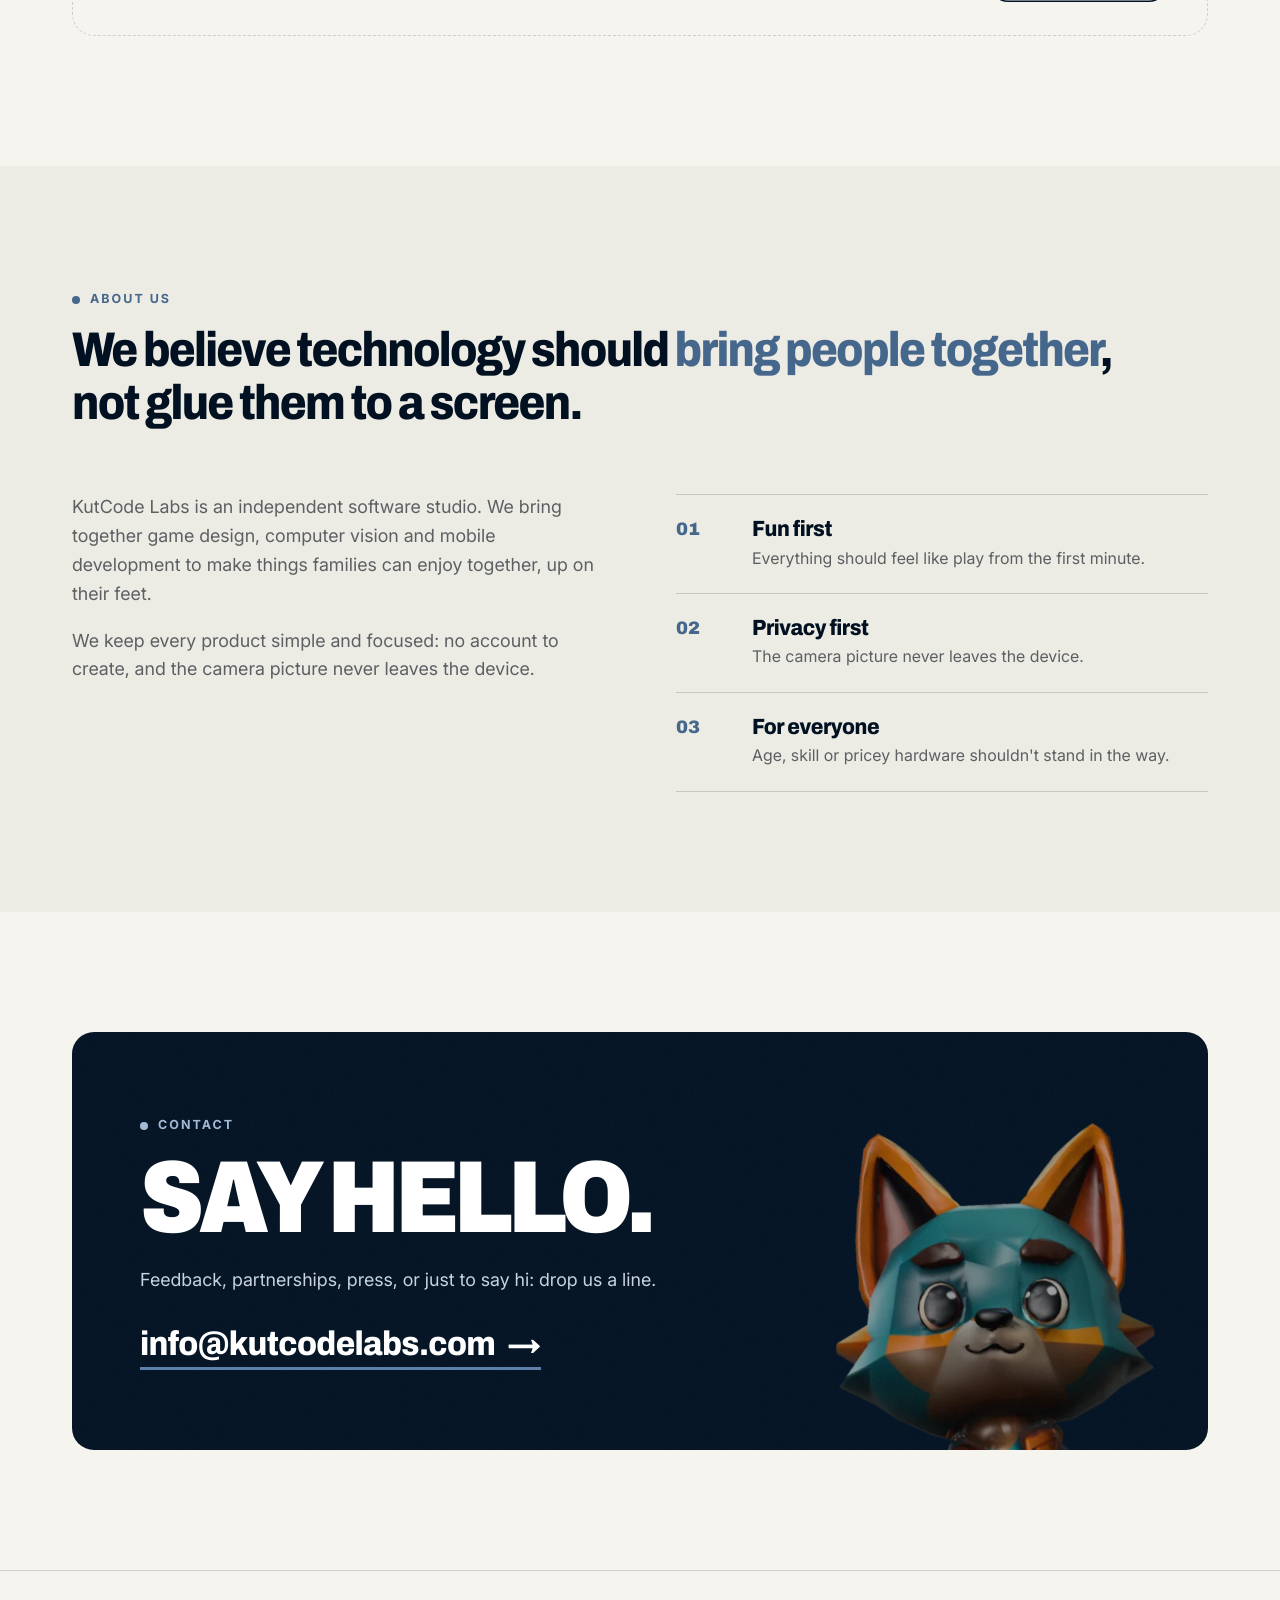
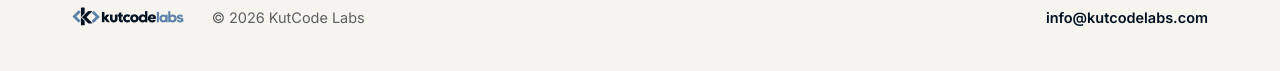
==== commit 2612a719: "The new wolf on the site: its face and a standing full-body picture The wolf is now the Rodin model " ====
--- a/en/index.html
+++ b/en/index.html
@@ -215,7 +215,7 @@
         <div class="cell dark"></div>
         <div class="cell ph" style="--pic: url('/img/hero-snowball-towers.webp'); --pos: 40% 50%"></div>
         <div class="cell steel"></div>
-        <div class="cell sand pet full"><img src="/img/animals-full/wolf-run.webp" alt="" width="365" height="640"></div>
+        <div class="cell sand pet full"><img src="/img/animals-full/wolf-idle.webp" alt="" width="381" height="640"></div>
       </div>
       <div class="col c3">
         <div class="cell ph" style="--pic: url('/img/hero-wall-rush.webp')"></div>
@@ -271,7 +271,7 @@
             <img src="/img/animals/fox.webp" alt="" width="381" height="420" loading="lazy">
             <img src="/img/animals/leopard.webp" alt="" width="420" height="367" loading="lazy">
             <img src="/img/animals/lion.webp" alt="" width="420" height="367" loading="lazy">
-            <img src="/img/animals/wolf.webp" alt="" width="420" height="416" loading="lazy">
+            <img src="/img/animals/wolf.webp" alt="" width="420" height="413" loading="lazy">
           </div>
         </article>
       </div>
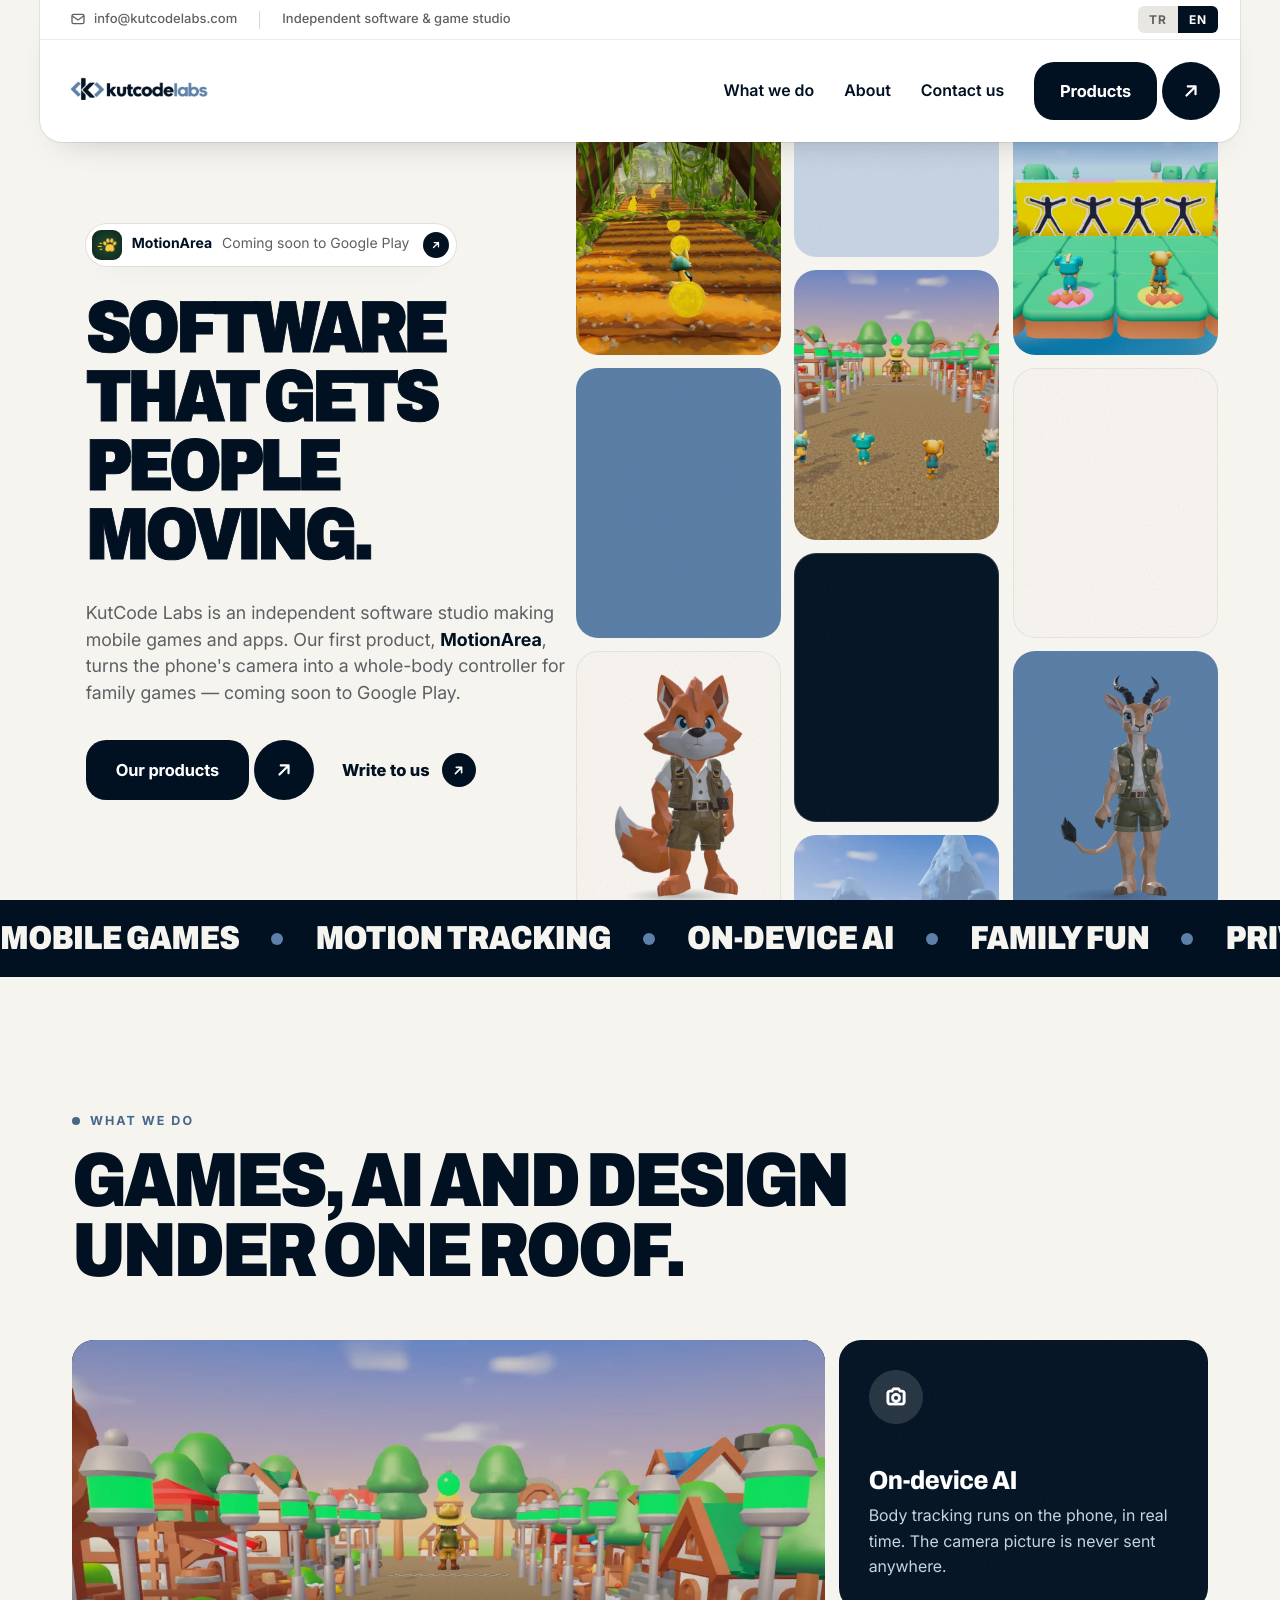
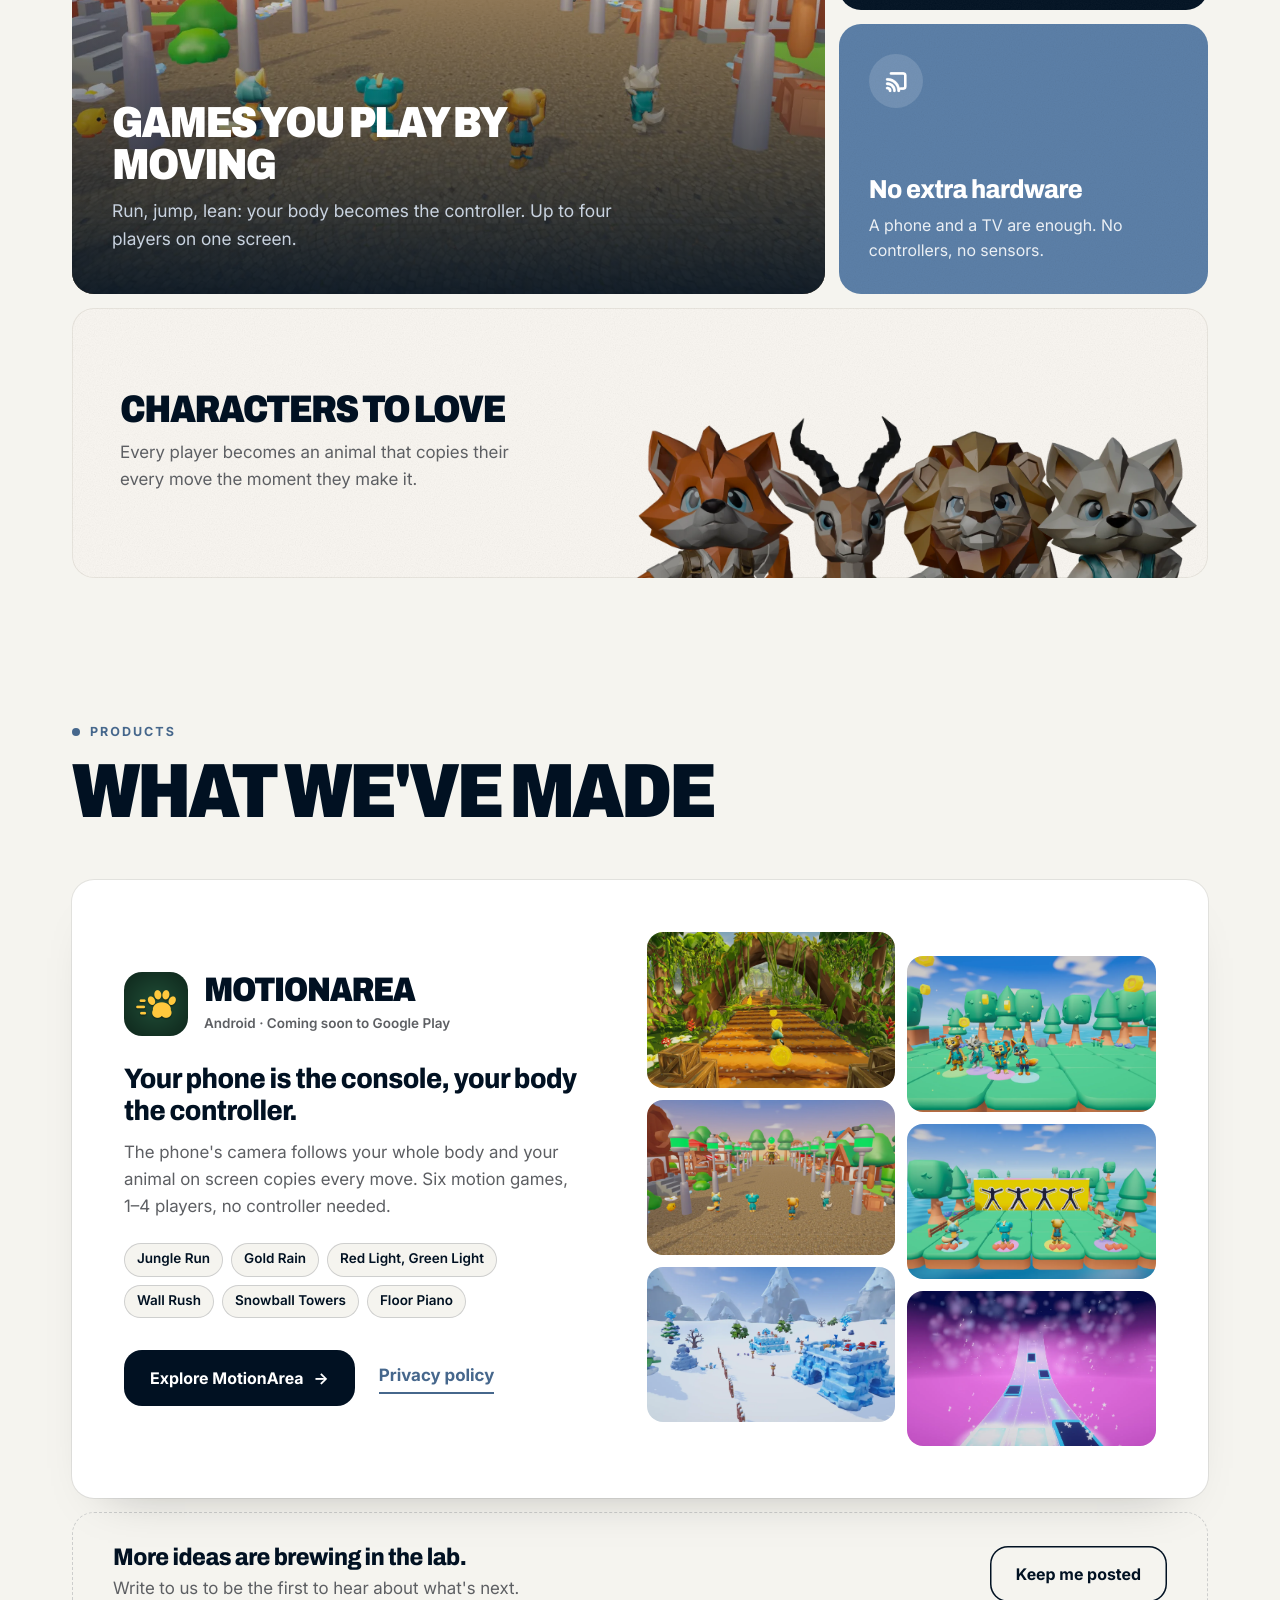
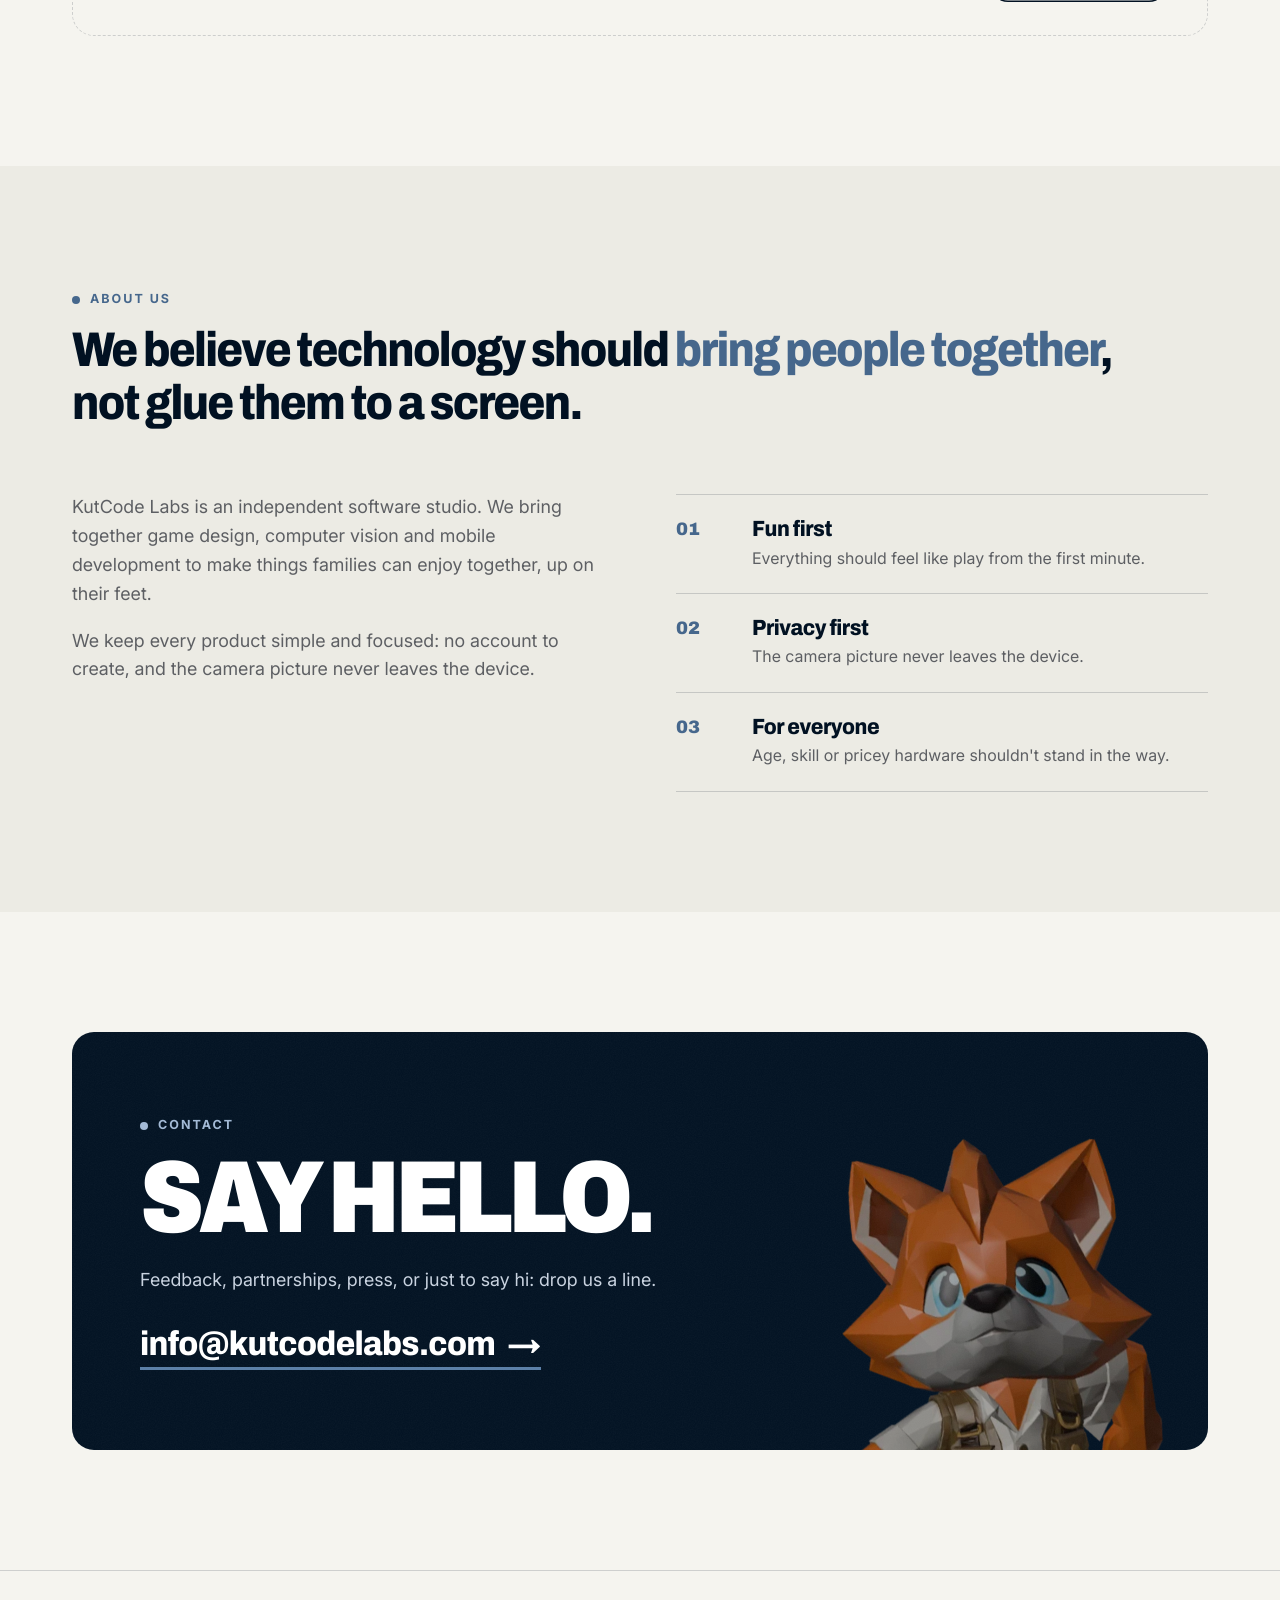
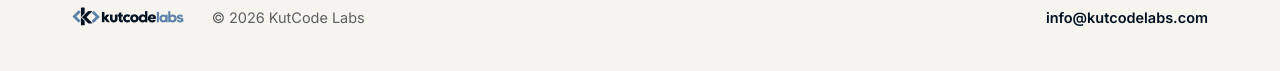
==== commit 6621de3a: "The new animals on the site: fox, lion and the gazelle in the leopard's place The faces and the stan" ====
--- a/en/index.html
+++ b/en/index.html
@@ -188,9 +188,9 @@
       <div class="col x2">
         <div class="cell ph" style="--pic: url('/img/hero-gold-rain.webp'); --pos: 10% 50%"></div>
         <div class="cell dark"></div>
-        <div class="cell sand pet full"><img src="/img/animals-full/lion-run.webp" alt="" width="516" height="640"></div>
+        <div class="cell sand pet full"><img src="/img/animals-full/lion-run.webp" alt="" width="447" height="640"></div>
         <div class="cell pale"></div>
-        <div class="cell cream pet full"><img src="/img/animals-full/fox-run.webp" alt="" width="388" height="640"></div>
+        <div class="cell cream pet full"><img src="/img/animals-full/fox-run.webp" alt="" width="383" height="640"></div>
         <div class="cell steel"></div>
       </div>
       <div class="col x1">
@@ -199,12 +199,12 @@
         <div class="cell steel"></div>
         <div class="cell ph" style="--pic: url('/img/hero-jungle-run.webp'); --pos: 85% 50%"></div>
         <div class="cell cream"></div>
-        <div class="cell pale pet full"><img src="/img/animals-full/lion-idle.webp" alt="" width="443" height="640"></div>
+        <div class="cell pale pet full"><img src="/img/animals-full/lion-idle.webp" alt="" width="398" height="640"></div>
       </div>
       <div class="col c1">
         <div class="cell ph" style="--pic: url('/img/hero-jungle-run.webp'); --pos: 52% 50%"></div>
         <div class="cell steel"></div>
-        <div class="cell cream pet full"><img src="/img/animals-full/fox-idle.webp" alt="" width="388" height="640"></div>
+        <div class="cell cream pet full"><img src="/img/animals-full/fox-idle.webp" alt="" width="376" height="640"></div>
         <div class="cell sand"></div>
         <div class="cell ph" style="--pic: url('/img/hero-gold-rain.webp')"></div>
         <div class="cell pale"></div>
@@ -215,12 +215,12 @@
         <div class="cell dark"></div>
         <div class="cell ph" style="--pic: url('/img/hero-snowball-towers.webp'); --pos: 40% 50%"></div>
         <div class="cell steel"></div>
-        <div class="cell sand pet full"><img src="/img/animals-full/wolf-idle.webp" alt="" width="381" height="640"></div>
+        <div class="cell sand pet full"><img src="/img/animals-full/wolf-idle.webp" alt="" width="342" height="640"></div>
       </div>
       <div class="col c3">
         <div class="cell ph" style="--pic: url('/img/hero-wall-rush.webp')"></div>
         <div class="cell cream"></div>
-        <div class="cell steel pet full"><img src="/img/animals-full/leopard-idle.webp" alt="" width="329" height="640"></div>
+        <div class="cell steel pet full"><img src="/img/animals-full/gazelle-idle.webp" alt="" width="328" height="640"></div>
         <div class="cell dark"></div>
         <div class="cell ph" style="--pic: url('/img/hero-floor-piano.webp')"></div>
         <div class="cell sand"></div>
@@ -268,9 +268,9 @@
             <p><span lang="tr">Her oyuncu bir hayvana dönüşür; hayvan da onun her hareketini anında taklit eder.</span><span lang="en">Every player becomes an animal that copies their every move the moment they make it.</span></p>
           </div>
           <div class="pets-row">
-            <img src="/img/animals/fox.webp" alt="" width="381" height="420" loading="lazy">
-            <img src="/img/animals/leopard.webp" alt="" width="420" height="367" loading="lazy">
-            <img src="/img/animals/lion.webp" alt="" width="420" height="367" loading="lazy">
+            <img src="/img/animals/fox.webp" alt="" width="397" height="420" loading="lazy">
+            <img src="/img/animals/gazelle.webp" alt="" width="377" height="420" loading="lazy">
+            <img src="/img/animals/lion.webp" alt="" width="411" height="420" loading="lazy">
             <img src="/img/animals/wolf.webp" alt="" width="420" height="413" loading="lazy">
           </div>
         </article>
@@ -351,7 +351,7 @@
   <section class="contact">
     <div class="wrap" id="contact">
       <div class="contact-card" data-reveal>
-        <img class="peek" src="/img/animals/fox.webp" alt="" width="381" height="420" loading="lazy">
+        <img class="peek" src="/img/animals/fox.webp" alt="" width="397" height="420" loading="lazy">
         <div class="contact-text">
           <div class="kicker"><span lang="tr">İletişim</span><span lang="en">Contact</span></div>
           <h2><span lang="tr">Merhaba deyin.</span><span lang="en">Say hello.</span></h2>
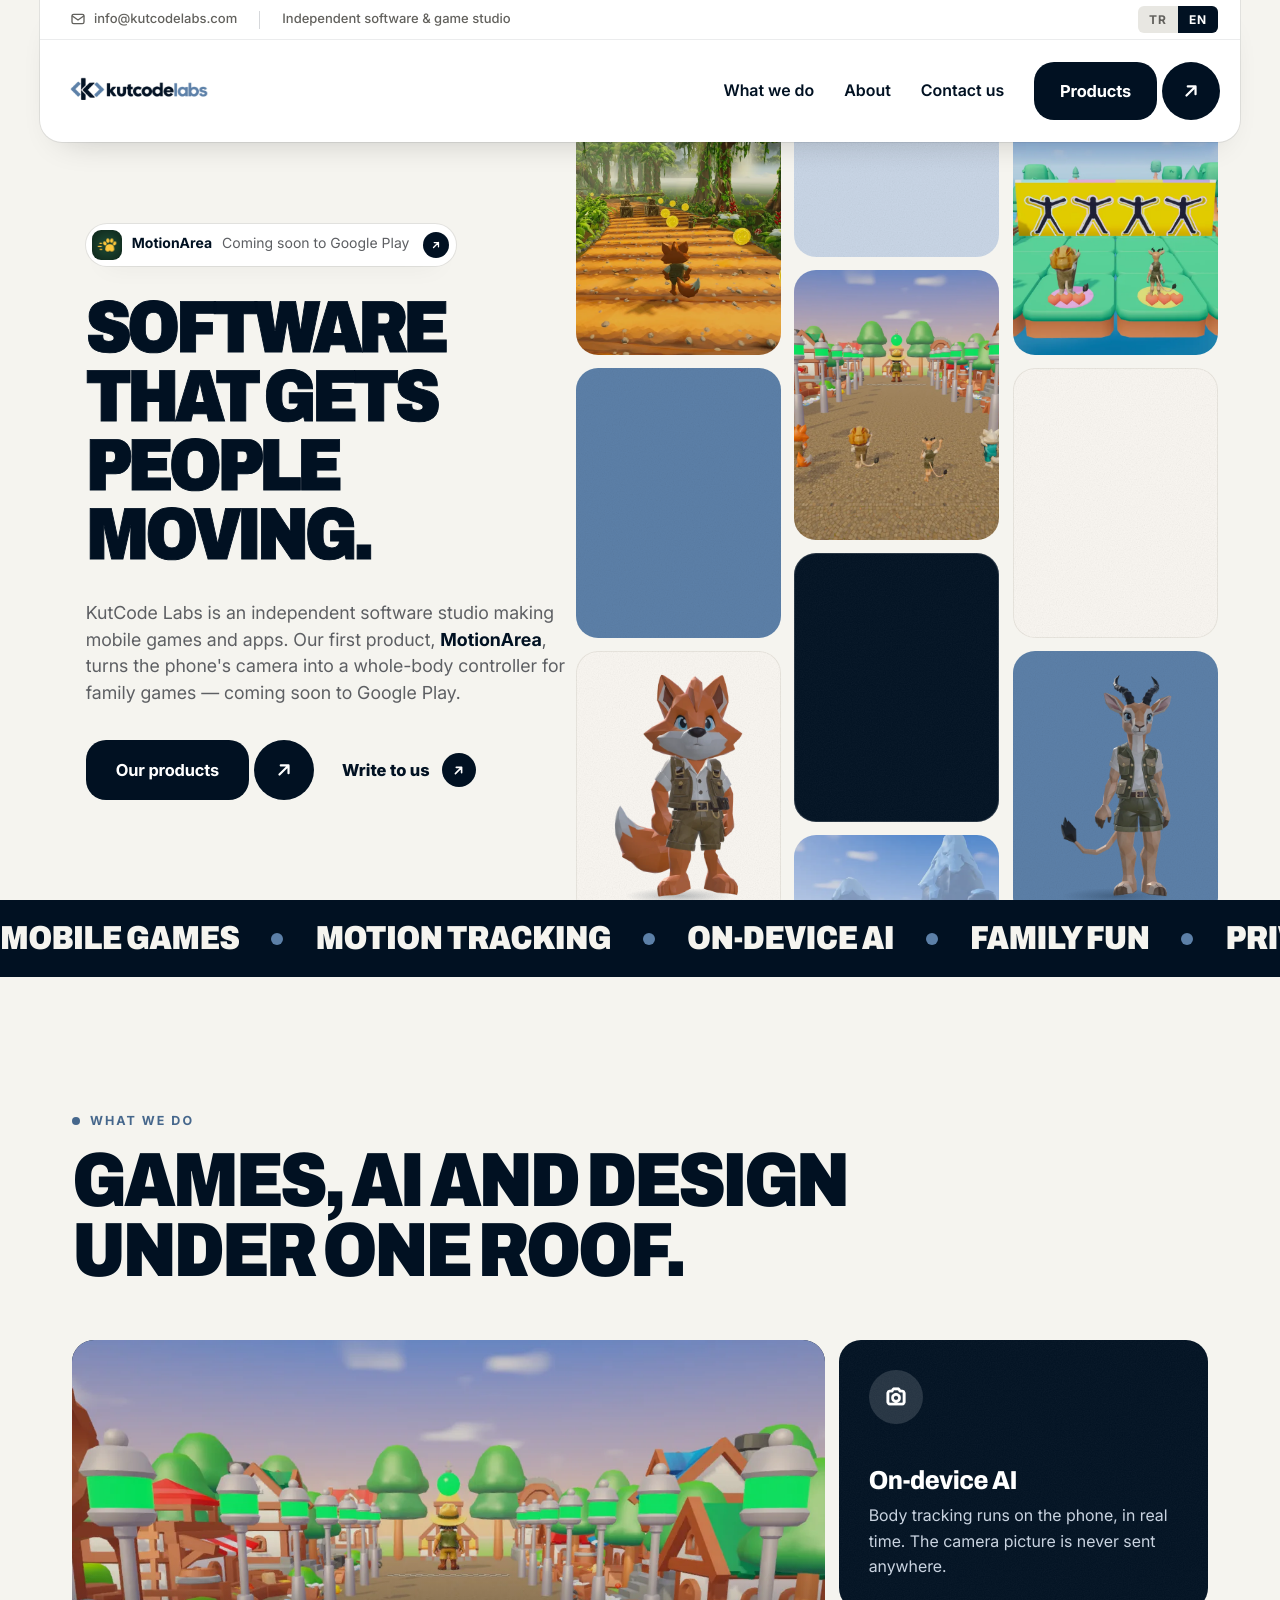
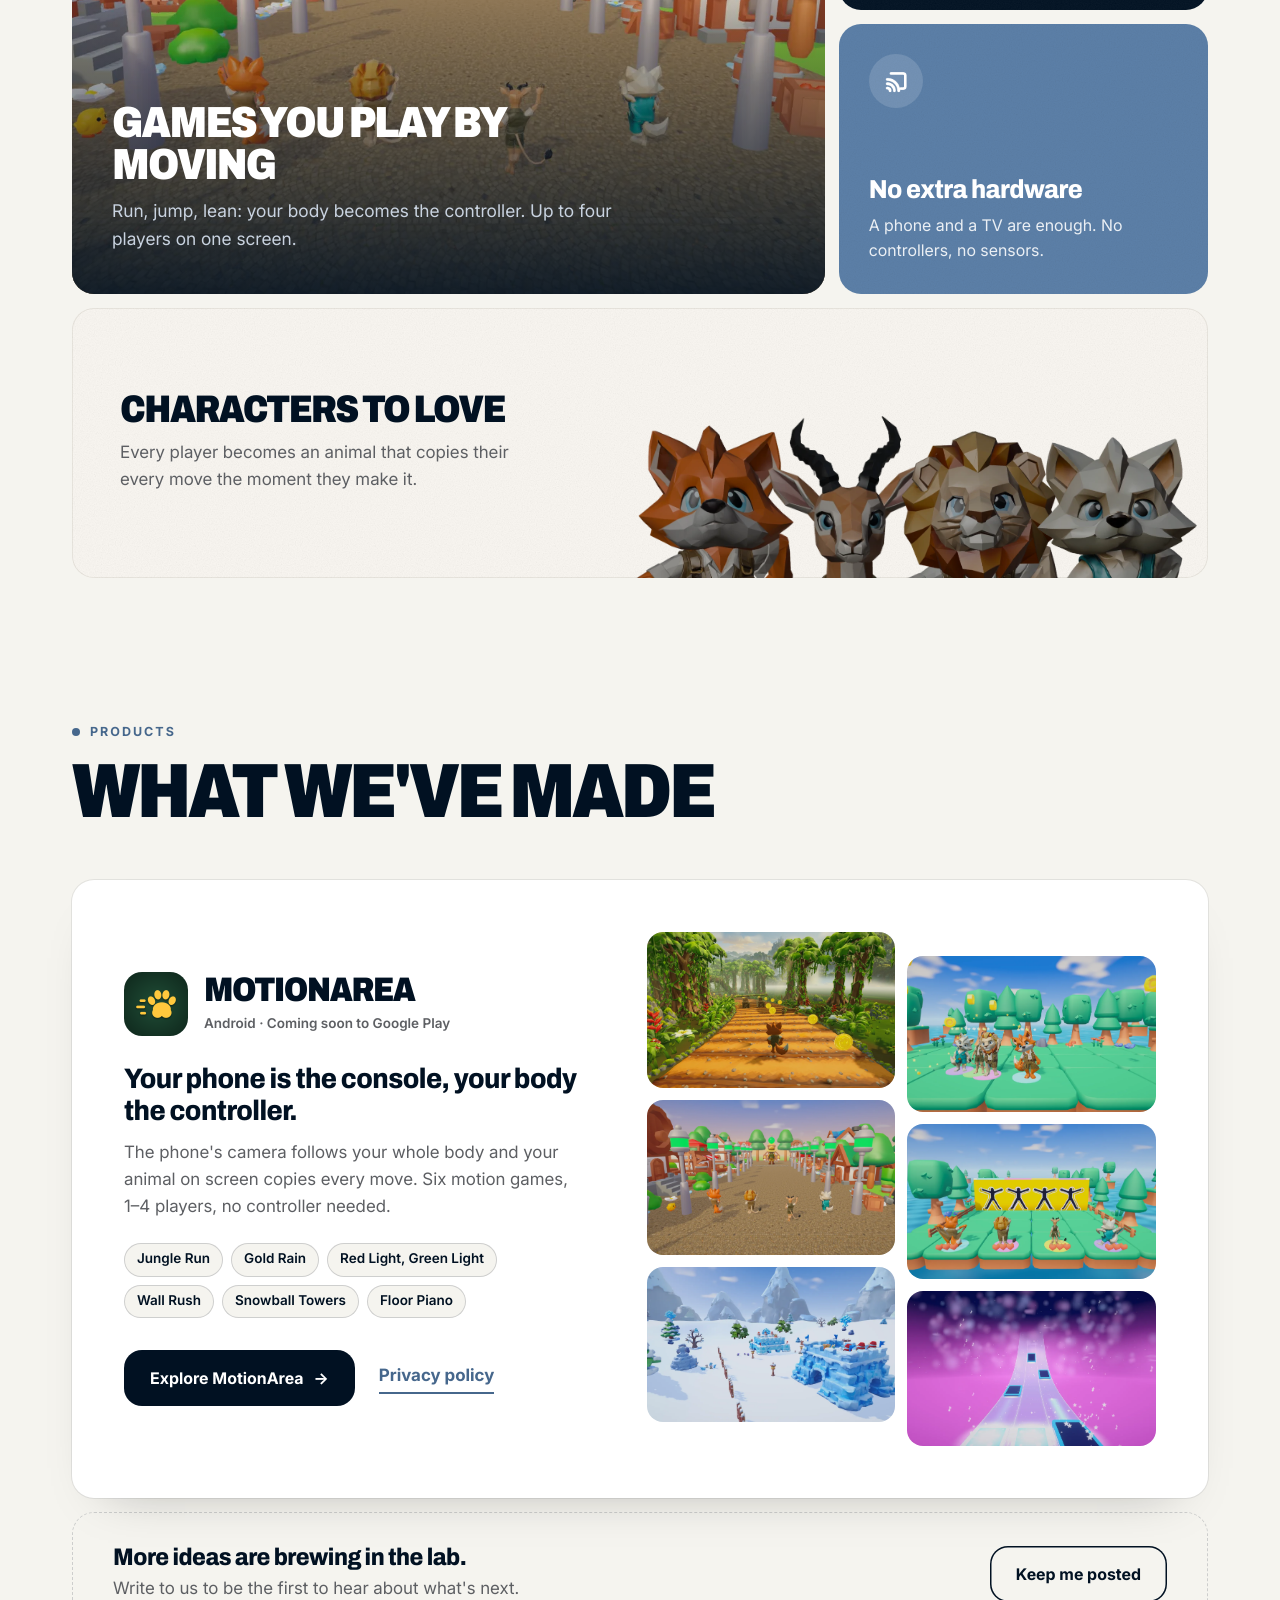
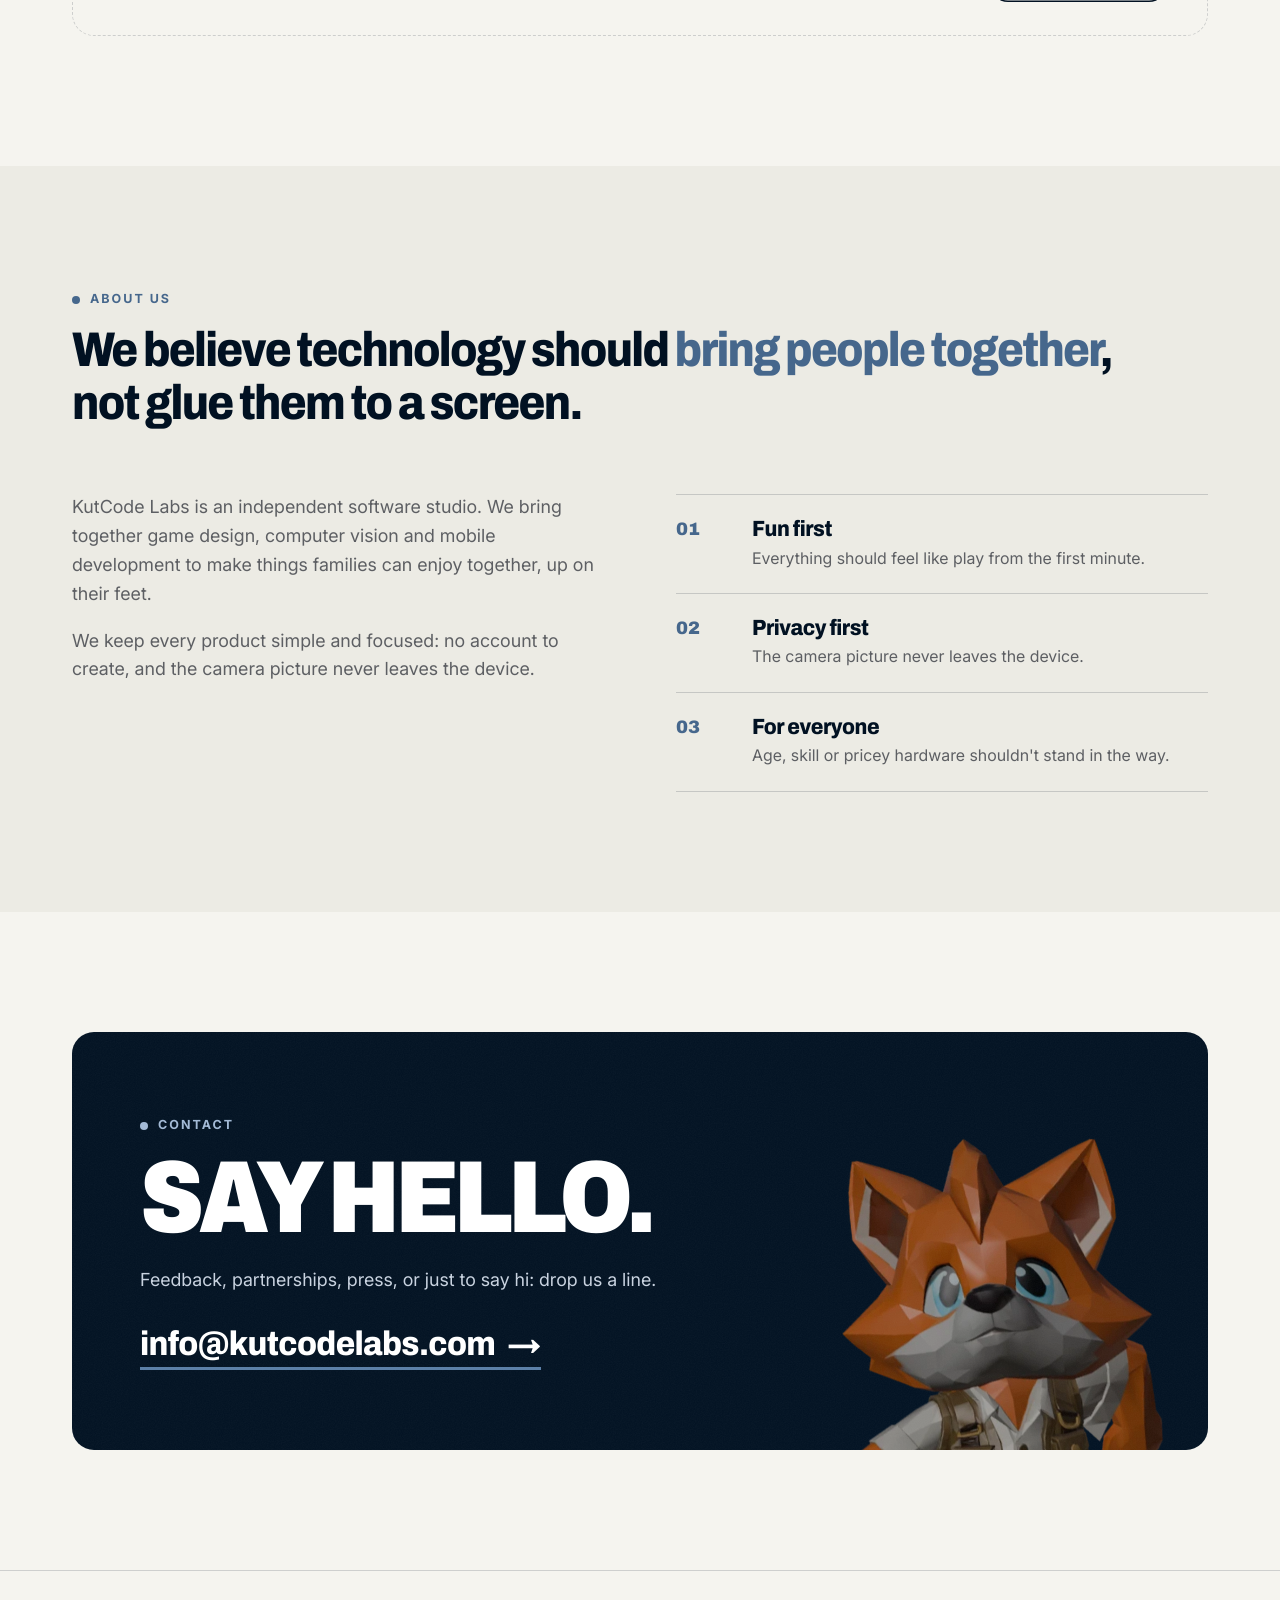
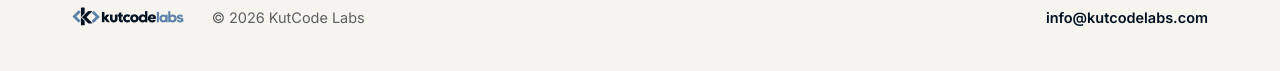
==== commit 19c4fc83: "Gold Rain's box in the home page mosaic shows its animals whole The new Gold Rain picture has the an" ====
--- a/en/index.html
+++ b/en/index.html
@@ -186,7 +186,7 @@
     </div>
     <div class="grid" aria-hidden="true">
       <div class="col x2">
-        <div class="cell ph" style="--pic: url('/img/hero-gold-rain.webp'); --pos: 10% 50%"></div>
+        <div class="cell ph" style="--pic: url('/img/hero-gold-rain.webp'); --pos: 38% 50%"></div>
         <div class="cell dark"></div>
         <div class="cell sand pet full"><img src="/img/animals-full/lion-run.webp" alt="" width="447" height="640"></div>
         <div class="cell pale"></div>
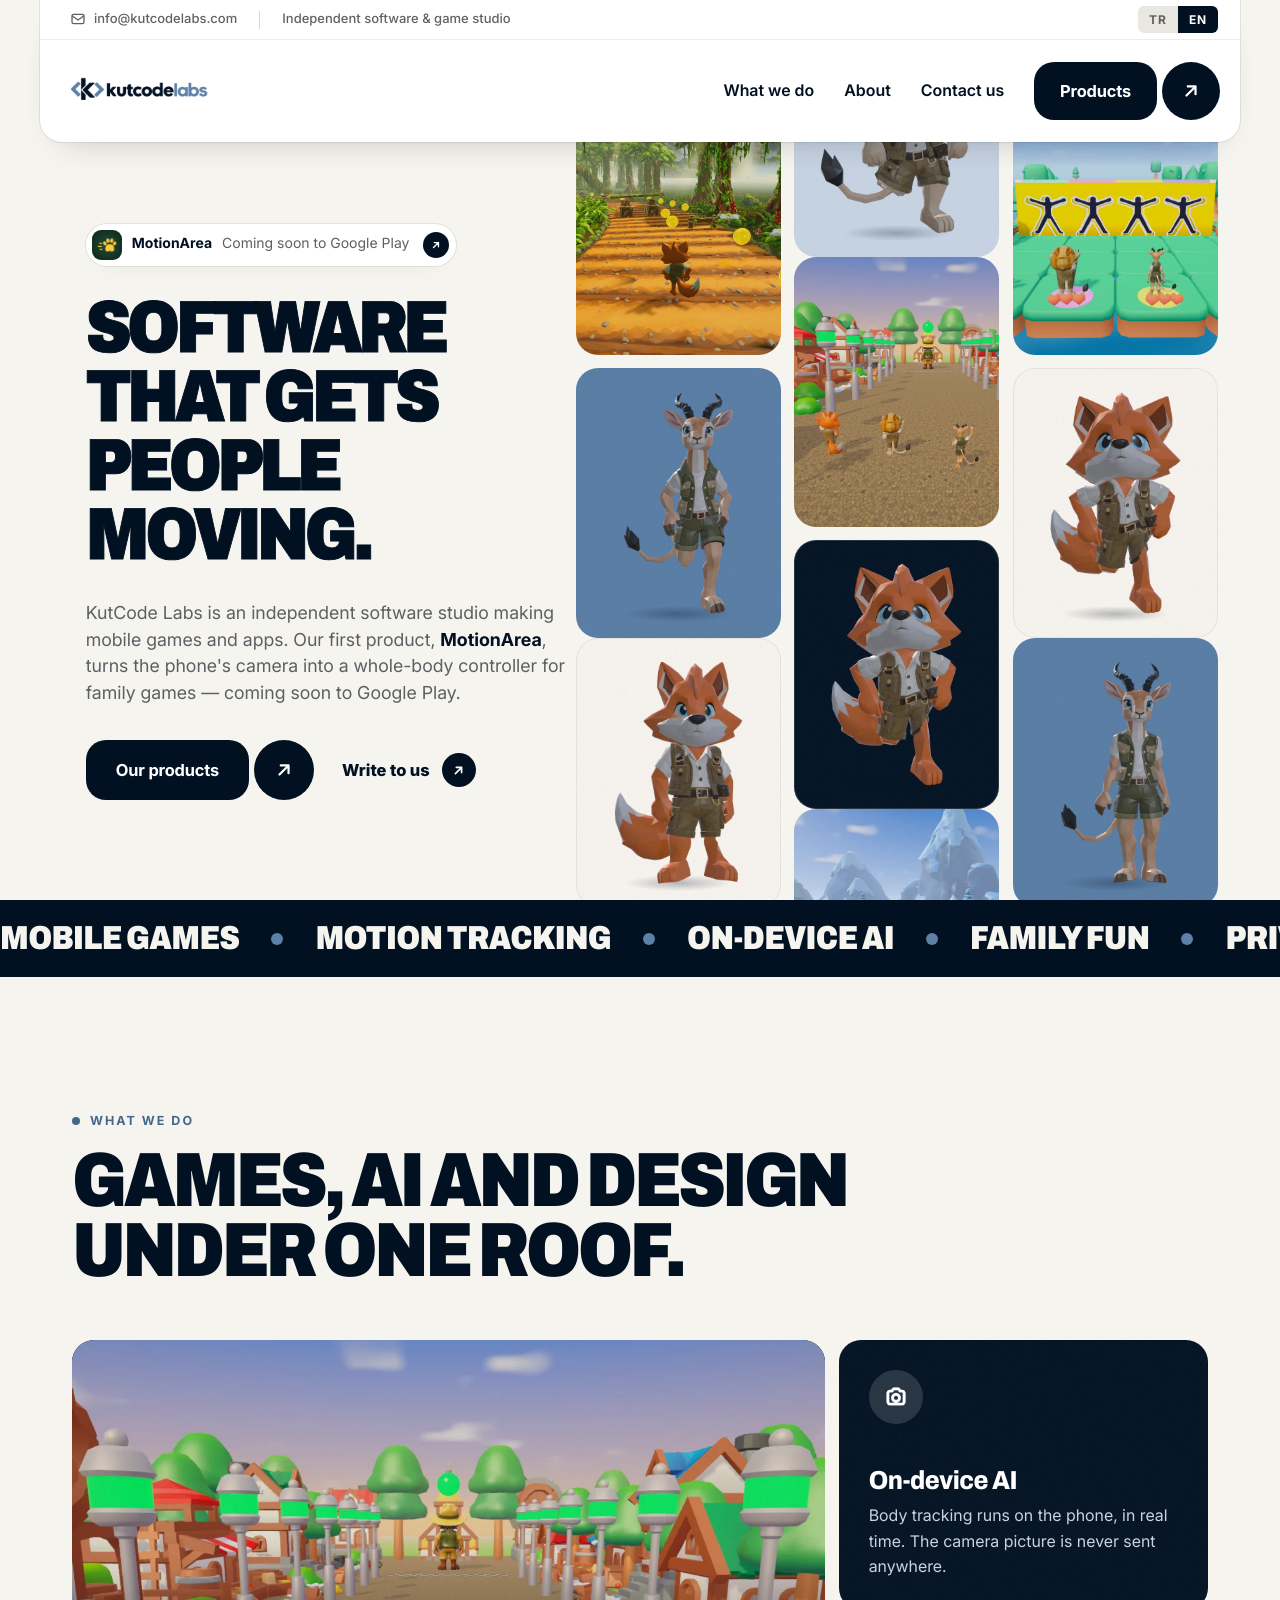
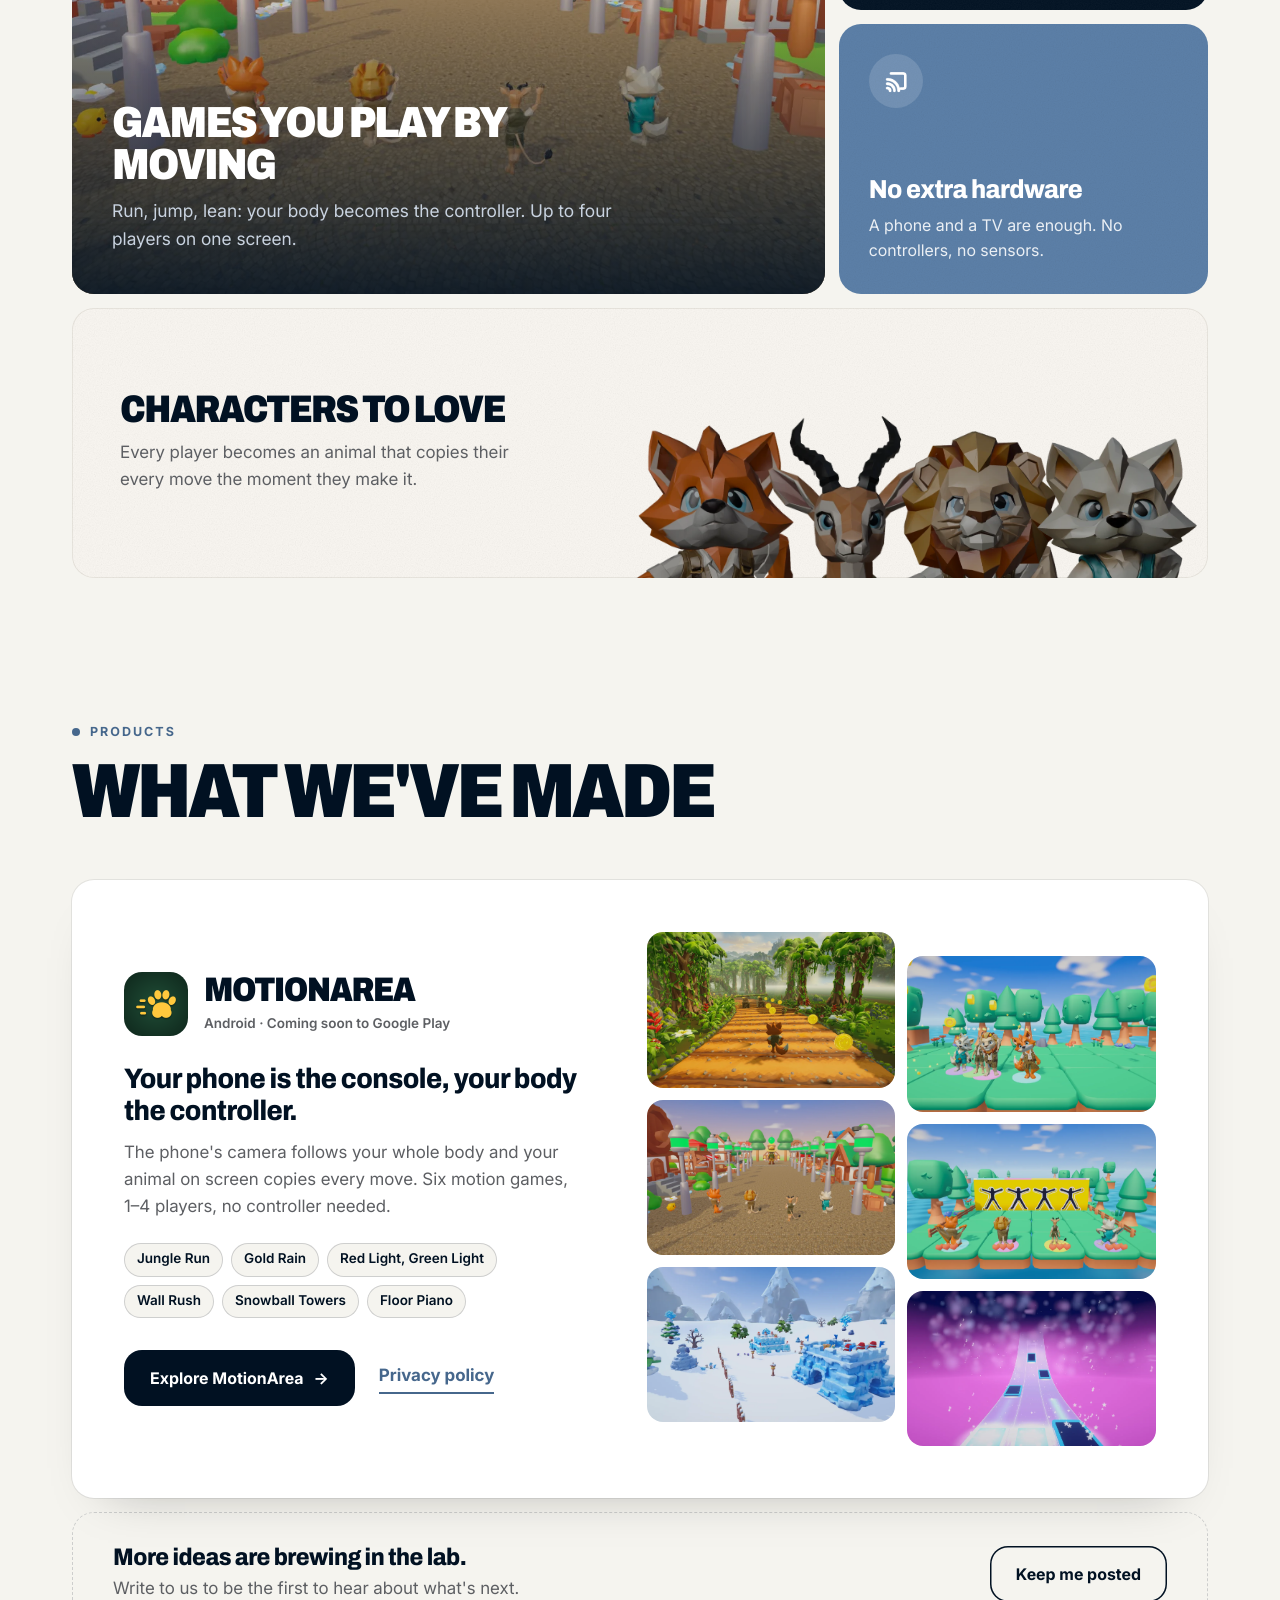
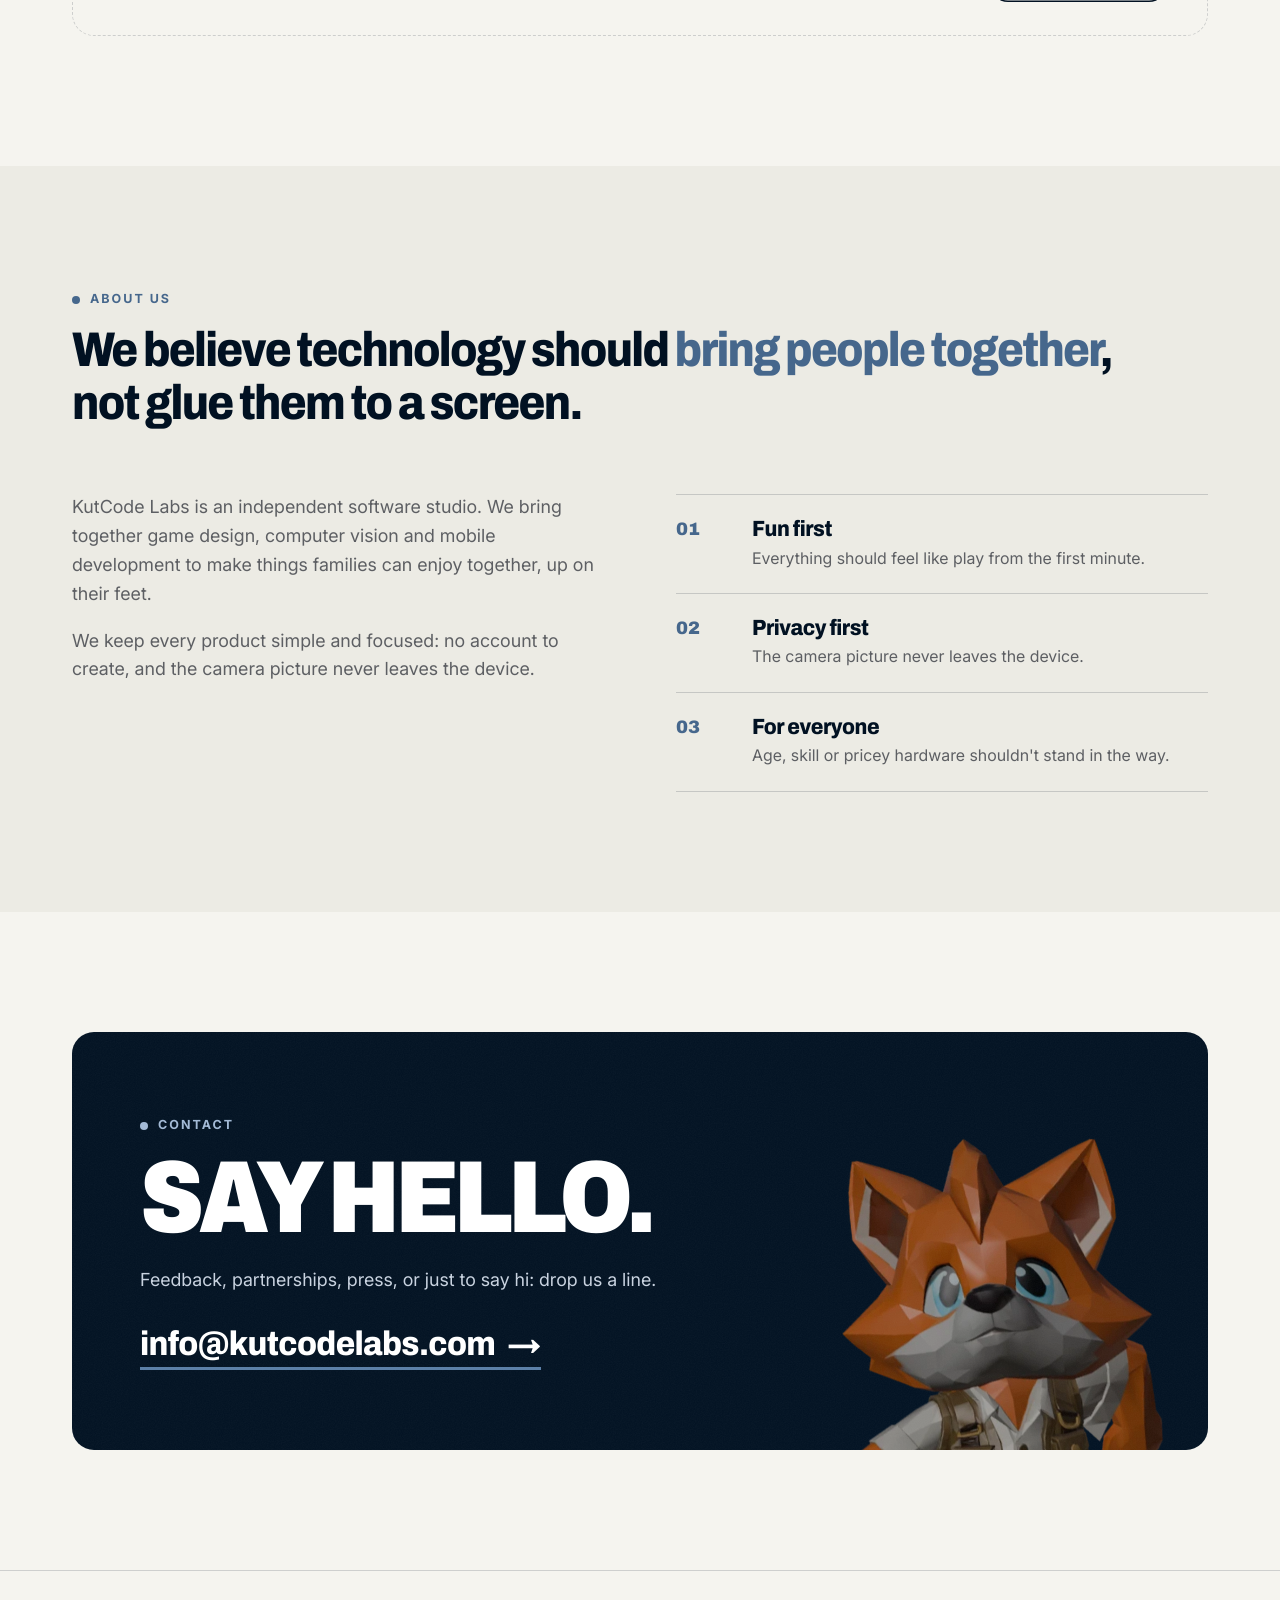
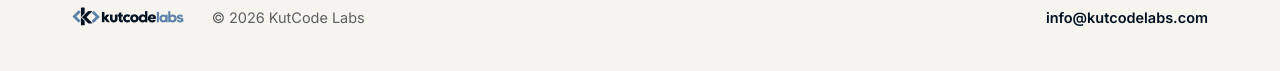
==== commit 717f6f91: "Home page mosaic: no empty boxes, no animal cut in half Every coloured box now holds one of the anim" ====
--- a/en/index.html
+++ b/en/index.html
@@ -186,44 +186,44 @@
     </div>
     <div class="grid" aria-hidden="true">
       <div class="col x2">
-        <div class="cell ph" style="--pic: url('/img/hero-gold-rain.webp'); --pos: 38% 50%"></div>
-        <div class="cell dark"></div>
+        <div class="cell ph" style="--pic: url('/img/hero-gold-rain.webp'); --pos: 33% 50%"></div>
+        <div class="cell dark pet full"><img src="/img/animals-full/wolf-run.webp" alt="" width="399" height="640"></div>
         <div class="cell sand pet full"><img src="/img/animals-full/lion-run.webp" alt="" width="447" height="640"></div>
-        <div class="cell pale"></div>
+        <div class="cell pale pet full"><img src="/img/animals-full/gazelle-idle.webp" alt="" width="328" height="640"></div>
         <div class="cell cream pet full"><img src="/img/animals-full/fox-run.webp" alt="" width="383" height="640"></div>
-        <div class="cell steel"></div>
+        <div class="cell steel pet full"><img src="/img/animals-full/wolf-idle.webp" alt="" width="342" height="640"></div>
       </div>
       <div class="col x1">
-        <div class="cell sand"></div>
+        <div class="cell sand pet full"><img src="/img/animals-full/gazelle-run.webp" alt="" width="326" height="640"></div>
         <div class="cell ph" style="--pic: url('/img/hero-snowball-towers.webp'); --pos: 85% 50%"></div>
-        <div class="cell steel"></div>
+        <div class="cell steel pet full"><img src="/img/animals-full/fox-idle.webp" alt="" width="376" height="640"></div>
         <div class="cell ph" style="--pic: url('/img/hero-jungle-run.webp'); --pos: 85% 50%"></div>
-        <div class="cell cream"></div>
+        <div class="cell cream pet full"><img src="/img/animals-full/wolf-run.webp" alt="" width="399" height="640"></div>
         <div class="cell pale pet full"><img src="/img/animals-full/lion-idle.webp" alt="" width="398" height="640"></div>
       </div>
       <div class="col c1">
         <div class="cell ph" style="--pic: url('/img/hero-jungle-run.webp'); --pos: 52% 50%"></div>
-        <div class="cell steel"></div>
+        <div class="cell steel pet full"><img src="/img/animals-full/gazelle-run.webp" alt="" width="326" height="640"></div>
         <div class="cell cream pet full"><img src="/img/animals-full/fox-idle.webp" alt="" width="376" height="640"></div>
-        <div class="cell sand"></div>
-        <div class="cell ph" style="--pic: url('/img/hero-gold-rain.webp')"></div>
-        <div class="cell pale"></div>
+        <div class="cell sand pet full"><img src="/img/animals-full/lion-idle.webp" alt="" width="398" height="640"></div>
+        <div class="cell ph" style="--pic: url('/img/hero-gold-rain.webp'); --pos: 33% 50%"></div>
+        <div class="cell pale pet full"><img src="/img/animals-full/wolf-idle.webp" alt="" width="342" height="640"></div>
       </div>
       <div class="col c2">
-        <div class="cell pale"></div>
-        <div class="cell ph" style="--pic: url('/img/hero-red-light.webp')"></div>
-        <div class="cell dark"></div>
+        <div class="cell pale pet full"><img src="/img/animals-full/lion-run.webp" alt="" width="447" height="640"></div>
+        <div class="cell ph" style="--pic: url('/img/hero-red-light.webp'); --pos: 42% 50%"></div>
+        <div class="cell dark pet full"><img src="/img/animals-full/fox-run.webp" alt="" width="383" height="640"></div>
         <div class="cell ph" style="--pic: url('/img/hero-snowball-towers.webp'); --pos: 40% 50%"></div>
-        <div class="cell steel"></div>
+        <div class="cell steel pet full"><img src="/img/animals-full/gazelle-idle.webp" alt="" width="328" height="640"></div>
         <div class="cell sand pet full"><img src="/img/animals-full/wolf-idle.webp" alt="" width="342" height="640"></div>
       </div>
       <div class="col c3">
         <div class="cell ph" style="--pic: url('/img/hero-wall-rush.webp')"></div>
-        <div class="cell cream"></div>
+        <div class="cell cream pet full"><img src="/img/animals-full/fox-run.webp" alt="" width="383" height="640"></div>
         <div class="cell steel pet full"><img src="/img/animals-full/gazelle-idle.webp" alt="" width="328" height="640"></div>
-        <div class="cell dark"></div>
+        <div class="cell dark pet full"><img src="/img/animals-full/lion-run.webp" alt="" width="447" height="640"></div>
         <div class="cell ph" style="--pic: url('/img/hero-floor-piano.webp')"></div>
-        <div class="cell sand"></div>
+        <div class="cell sand pet full"><img src="/img/animals-full/wolf-run.webp" alt="" width="399" height="640"></div>
       </div>
     </div>
   </section>
